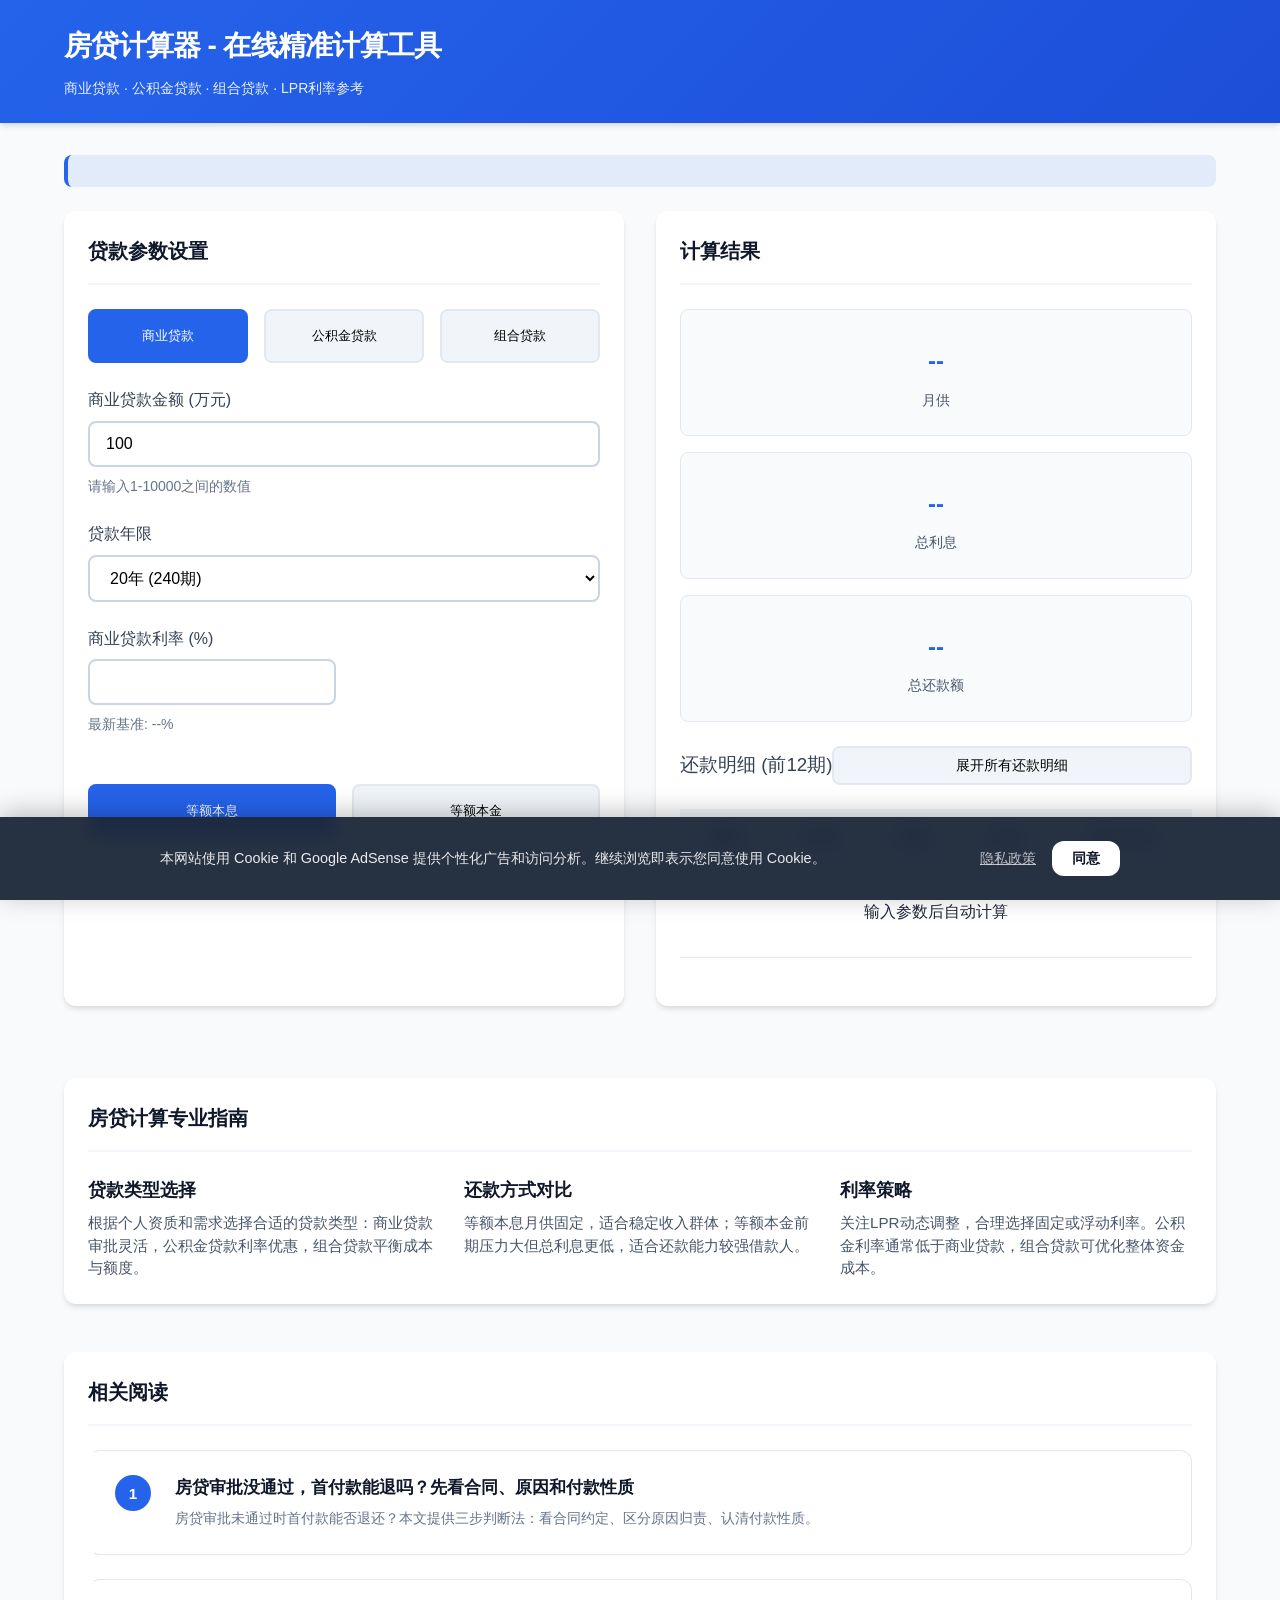
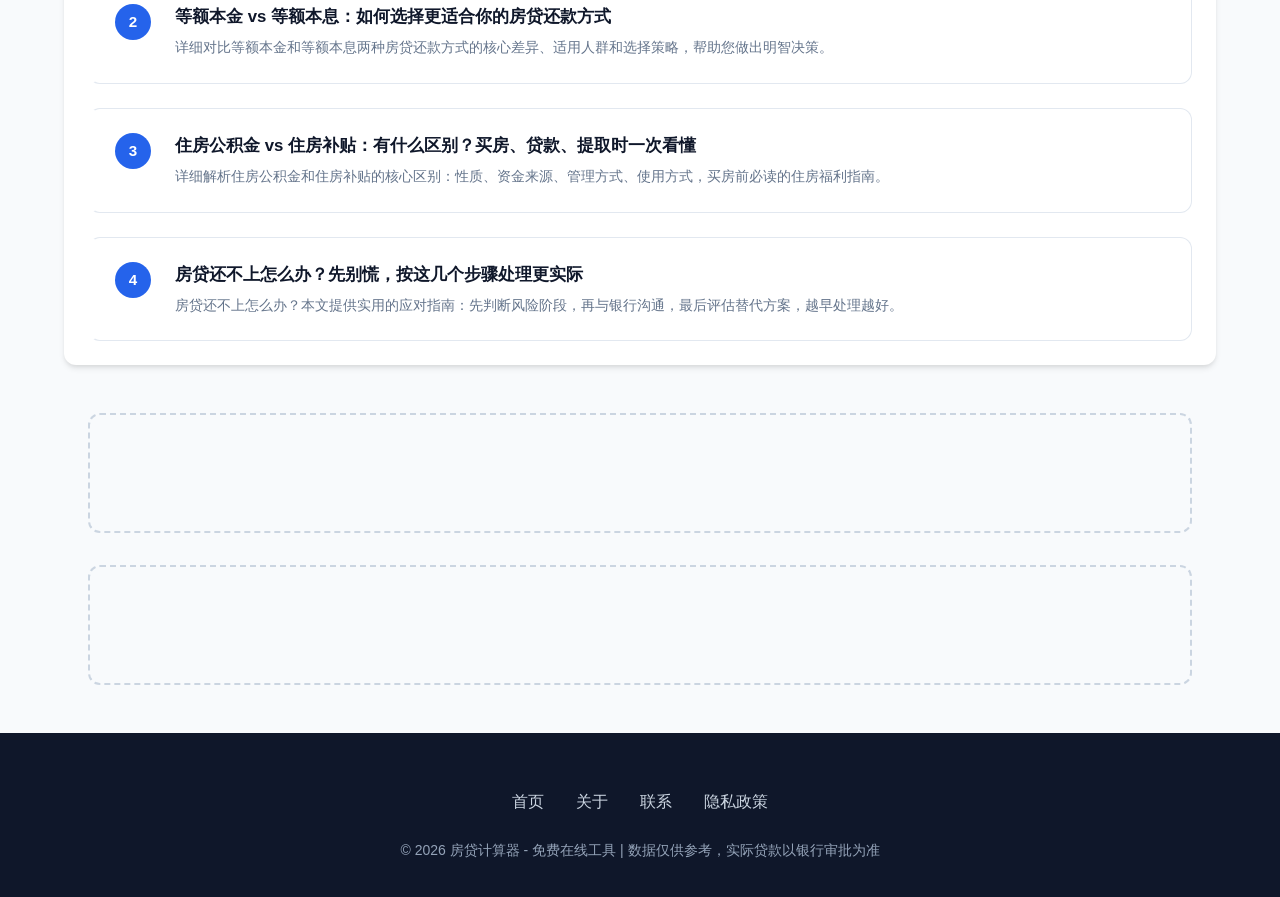
==== index.html @ 8c449d32 "feat: 第1轮变现改造 — 移除文章noindex + 添加广告位 + Cookie同意横幅 - 移除post/1~4.html的noindex标签，允许搜索引擎索引文章 - 为4篇文章页添加Ad" ====
<!DOCTYPE html>
<html dir="ltr" lang="zh-CN">
<head>
    <meta http-equiv="Content-Type" content="text/html; charset=UTF-8"/>
    <title>房贷计算器 | 商业/公积金/组合贷款在线计算工具</title>
    <meta name="keywords" content="房贷计算器,商业贷款计算器,公积金贷款计算,组合贷款计算,等额本息计算,等额本金计算,LPR利率计算,房贷利率查询,月供计算器"/>
    <meta name="description"
          content="免费在线房贷计算器，精准计算商业贷款、公积金贷款、组合贷款的月供、总利息、还款明细。支持等额本息/本金计算，动态更新LPR利率参考，提供详细还款计划表。"/>
    <meta name="viewport"
          content="width=device-width,initial-scale=1.0,maximum-scale=5.0,minimum-scale=1.0,user-scalable=yes"/>
    <link rel="canonical" href="https://loan-compute.homes/">
    <link rel="icon" sizes="114x114" href="images/favicon.png">
    <link rel="stylesheet" type="text/css" href="./css/app.css"/>
    <script type="text/javascript" src="./js/zepto.min.js"></script>
    <script type="text/javascript" src="./js/rate-config.js"></script>
    <script type="text/javascript" src="./js/app.js"></script>
 

    <script type="application/ld+json">
        {
          "@context": "https://schema.org",
          "@type": "SoftwareApplication",
          "name": "房贷计算器工具",
          "applicationCategory": "FinanceApplication",
          "aggregateRating": {
            "@type": "AggregateRating",
            "ratingValue": "4.3",
            "ratingCount": "8864"
          },
          "offers": {
            "@type": "Offer",
            "price": "0"
          }
        }
    </script>

<script async src="https://pagead2.googlesyndication.com/pagead/js/adsbygoogle.js?client=ca-pub-1875136142359240"
     crossorigin="anonymous"></script>






</head>
<body>
  <header class="header">
    <div class="container header-content">
      <div class="logo">
        <h1><a href="./">房贷计算器 - 在线精准计算工具</a></h1>
        <p>商业贷款 · 公积金贷款 · 组合贷款 · LPR利率参考</p>
      </div>
    </div>
  </header>

  <main class="container">
    <div id="status-message" class="status-message info"></div>

    <div class="main-content">
      <!-- 输入区 -->
      <div class="card">
        <h2 class="card-title">贷款参数设置</h2>

        <!-- 贷款类型选择 -->
        <div class="loan-type-selector">
          <button class="loan-type-btn active" data-type="0">商业贷款</button>
          <button class="loan-type-btn" data-type="1">公积金贷款</button>
          <button class="loan-type-btn" data-type="2">组合贷款</button>
        </div>

        <!-- 贷款金额输入 -->
        <div class="form-group">
          <label class="form-label" for="business-amount">商业贷款金额 (万元)</label>
          <input type="number" id="business-amount" class="form-control business-field" value="100" step="0.1" min="1" max="10000">
          <span class="form-hint">请输入1-10000之间的数值</span>
        </div>

        <div class="form-group paf-field" style="display: none;">
          <label class="form-label" for="paf-amount">公积金贷款金额 (万元)</label>
          <input type="number" id="paf-amount" class="form-control" value="80" step="0.1" min="1" max="10000">
          <span class="form-hint">请输入1-10000之间的数值</span>
        </div>

        <!-- 贷款年限 -->
        <div class="form-group">
          <label class="form-label" for="loan-years">贷款年限</label>
          <select id="loan-years" class="form-control">
            <option value="1">1年 (12期)</option>
            <option value="2">2年 (24期)</option>
            <option value="3">3年 (36期)</option>
            <option value="4">4年 (48期)</option>
            <option value="5">5年 (60期)</option>
            <option value="6">6年 (72期)</option>
            <option value="7">7年 (84期)</option>
            <option value="8">8年 (96期)</option>
            <option value="9">9年 (108期)</option>
            <option value="10">10年 (120期)</option>
            <option value="11">11年 (132期)</option>
            <option value="12">12年 (144期)</option>
            <option value="13">13年 (156期)</option>
            <option value="14">14年 (168期)</option>
            <option value="15">15年 (180期)</option>
            <option value="16">16年 (192期)</option>
            <option value="17">17年 (204期)</option>
            <option value="18">18年 (216期)</option>
            <option value="19">19年 (228期)</option>
            <option value="20" selected>20年 (240期)</option>
            <option value="21">21年 (252期)</option>
            <option value="22">22年 (264期)</option>
            <option value="23">23年 (276期)</option>
            <option value="24">24年 (288期)</option>
            <option value="25">25年 (300期)</option>
            <option value="26">26年 (312期)</option>
            <option value="27">27年 (324期)</option>
            <option value="28">28年 (336期)</option>
            <option value="29">29年 (348期)</option>
            <option value="30">30年 (360期)</option>
          </select>
        </div>

        <!-- 利率输入 -->
        <div class="form-row">
          <div class="form-group business-field">
            <label class="form-label" for="business-rate">商业贷款利率 (%)</label>
            <input type="number" id="business-rate" class="form-control" value="" step="0.01" min="0.01" max="20">
            <span class="form-hint" id="current-commercial-rate-hint">最新基准: --%</span>
          </div>

          <div class="form-group paf-field" style="display: none;">
            <label class="form-label" for="paf-rate">公积金贷款利率 (%)</label>
            <input type="number" id="paf-rate" class="form-control" value="" step="0.01" min="0.01" max="10">
            <span class="form-hint" id="current-paf-rate-hint">最新基准: --%</span>
          </div>
        </div>

        <!-- 还款方式 -->
        <div class="repayment-method">
          <button class="repayment-btn active" data-method="1">等额本息</button>
          <button class="repayment-btn" data-method="2">等额本金</button>
        </div>
      </div>

      <!-- 结果区 -->
      <div class="card">
        <h2 class="card-title">计算结果</h2>

        <!-- 主要结果卡片 -->
        <div class="results-grid">
          <div class="result-card">
            <div id="monthly-payment" class="value">--</div>
            <div class="label">月供</div>
          </div>
          <div class="result-card">
            <div id="total-interest" class="value">--</div>
            <div class="label">总利息</div>
          </div>
          <div class="result-card">
            <div id="total-repayment" class="value">--</div>
            <div class="label">总还款额</div>
          </div>
        </div>

        <!-- 分项利息 (组合贷款时显示) -->
        <div class="form-group" style="display: none;">
          <label class="form-label">商业贷款利息</label>
          <div id="result-business-interest" class="form-control">--</div>
        </div>

        <div class="form-group" style="display: none;">
          <label class="form-label">公积金贷款利息</label>
          <div id="result-paf-interest" class="form-control">--</div>
        </div>

        <!-- 详细还款表 -->
        <div class="form-group">
          <div style="display: flex; justify-content: space-between; align-items: center; margin-bottom: 1rem;">
            <h3 class="form-label" style="margin: 0;">还款明细 (前12期)</h3>
            <button id="toggle-details-btn" class="repayment-btn" style="padding: 0.5rem 1rem; font-size: 0.9rem;">
              展开所有还款明细
            </button>
          </div>
          <table class="details-table">
            <thead>
              <tr>
                <th>期次</th>
                <th>月供</th>
                <th>利息</th>
                <th>本金</th>
                <th>剩余本金</th>
              </tr>
            </thead>
            <tbody id="result-details-body">
              <tr><td colspan="5" style="text-align: center; padding: 2rem;">输入参数后自动计算</td></tr>
            </tbody>
          </table>
        </div>
      </div>
    </div>

    <!-- 专业指南区域 -->
    <div class="card">
      <h2 class="card-title">房贷计算专业指南</h2>
      <div class="guide-content">
        <div class="guide-item">
          <h3>贷款类型选择</h3>
          <p>根据个人资质和需求选择合适的贷款类型：商业贷款审批灵活，公积金贷款利率优惠，组合贷款平衡成本与额度。</p>
        </div>
        <div class="guide-item">
          <h3>还款方式对比</h3>
          <p>等额本息月供固定，适合稳定收入群体；等额本金前期压力大但总利息更低，适合还款能力较强借款人。</p>
        </div>
        <div class="guide-item">
          <h3>利率策略</h3>
          <p>关注LPR动态调整，合理选择固定或浮动利率。公积金利率通常低于商业贷款，组合贷款可优化整体资金成本。</p>
        </div>
      </div>
    </div>

    <!-- 相关阅读模块 -->
    <div class="tools-section">
      <div class="card">
        <h2 class="card-title">相关阅读</h2>
        <div class="tools-grid">
          <a href="post/1.html" class="reading-card">
            <span class="reading-badge">1</span>
            <div class="reading-text">
              <h3>房贷审批没通过，首付款能退吗？先看合同、原因和付款性质</h3>
              <p>房贷审批未通过时首付款能否退还？本文提供三步判断法：看合同约定、区分原因归责、认清付款性质。</p>
            </div>
          </a>
          <a href="post/2.html" class="reading-card">
            <span class="reading-badge">2</span>
            <div class="reading-text">
              <h3>等额本金 vs 等额本息：如何选择更适合你的房贷还款方式</h3>
              <p>详细对比等额本金和等额本息两种房贷还款方式的核心差异、适用人群和选择策略，帮助您做出明智决策。</p>
            </div>
          </a>
          <a href="post/3.html" class="reading-card">
            <span class="reading-badge">3</span>
            <div class="reading-text">
              <h3>住房公积金 vs 住房补贴：有什么区别？买房、贷款、提取时一次看懂</h3>
              <p>详细解析住房公积金和住房补贴的核心区别：性质、资金来源、管理方式、使用方式，买房前必读的住房福利指南。</p>
            </div>
          </a>
          <a href="post/4.html" class="reading-card">
            <span class="reading-badge">4</span>
            <div class="reading-text">
              <h3>房贷还不上怎么办？先别慌，按这几个步骤处理更实际</h3>
              <p>房贷还不上怎么办？本文提供实用的应对指南：先判断风险阶段，再与银行沟通，最后评估替代方案，越早处理越好。</p>
            </div>
          </a>
        </div>
      </div>
    </div>

    <!-- 广告位容器1 -->
    <div class="container">
      <div class="ad-container">
        <!-- home-slot-1 -->
        <ins class="adsbygoogle"
             style="display:block"
             data-ad-client="ca-pub-1875136142359240"
             data-ad-slot="5001462736"
             data-ad-format="auto"
             data-full-width-responsive="true"></ins>
        <script>
             (adsbygoogle = window.adsbygoogle || []).push({});
        </script>
      </div>
    </div>

    <!-- 广告位容器2 -->
    <div class="container">
      <div class="ad-container">
        <!-- home-slot-2 -->
        <ins class="adsbygoogle"
             style="display:block"
             data-ad-client="ca-pub-1875136142359240"
             data-ad-slot="6454145202"
             data-ad-format="auto"
             data-full-width-responsive="true"></ins>
        <script>
             (adsbygoogle = window.adsbygoogle || []).push({});
        </script>
      </div>
    </div>
  </main>

  <footer class="footer">
    <div class="container footer-content">
      <div class="footer-links">
        <a href="./index.html">首页</a>
        <a href="./about.html">关于</a>
        <a href="./contact.html">联系</a>
        <a href="./privacy.html">隐私政策</a>
      </div>
      <div class="copyright">
        &copy; 2026 房贷计算器 - 免费在线工具 | 数据仅供参考，实际贷款以银行审批为准
        <div id="rate-last-updated" style="font-size: 0.8rem; opacity: 0.7; margin-top: 0.2rem;"></div>
      </div>
    </div>
  </footer>

  <script src="js/cookie-consent.js"></script>
</body>
</html>
---- css/app.css ----
/* 房贷计算器 - 现代样式 v1.0 */
:root {
  /* 主色调 */
  --primary: #2563eb;
  --primary-dark: #1d4ed8;
  --primary-light: #3b82f6;
  --secondary: #64748b;
  --success: #10b981;
  --warning: #f59e0b;
  --danger: #ef4444;

  /* 中性色 */
  --gray-50: #f8fafc;
  --gray-100: #f1f5f9;
  --gray-200: #e2e8f0;
  --gray-300: #cbd5e1;
  --gray-400: #94a3b8;
  --gray-500: #64748b;
  --gray-600: #475569;
  --gray-700: #334155;
  --gray-800: #1e293b;
  --gray-900: #0f172a;

  /* 布局 */
  --max-width: 1200px;
  --border-radius: 12px;
  --border-radius-sm: 8px;
  --border-radius-xs: 4px;
  --shadow: 0 4px 6px -1px rgba(0, 0, 0, 0.1), 0 2px 4px -1px rgba(0, 0, 0, 0.06);
  --shadow-lg: 0 10px 15px -3px rgba(0, 0, 0, 0.1), 0 4px 6px -2px rgba(0, 0, 0, 0.05);

  /* 间距 */
  --space-xs: 0.5rem;
  --space-sm: 1rem;
  --space-md: 1.5rem;
  --space-lg: 2rem;
  --space-xl: 3rem;
}

/* 重置和基础样式 */
* {
  margin: 0;
  padding: 0;
  box-sizing: border-box;
}

body {
  font-family: -apple-system, BlinkMacSystemFont, 'Segoe UI', 'Roboto', 'Oxygen', 'Ubuntu', 'Cantarell', 'Fira Sans', 'Droid Sans', 'Helvetica Neue', sans-serif;
  line-height: 1.6;
  color: var(--gray-800);
  background-color: var(--gray-50);
  min-height: 100vh;
}

.container {
  max-width: var(--max-width);
  margin: 0 auto;
  padding: 0 var(--space-md);
}

/* 头部 */
.header {
  background: linear-gradient(135deg, var(--primary) 0%, var(--primary-dark) 100%);
  color: white;
  padding: var(--space-md) 0;
  margin-bottom: var(--space-lg);
  box-shadow: var(--shadow);
}

.header-content {
  display: flex;
  justify-content: space-between;
  align-items: center;
}

.logo h1 {
  font-size: 1.75rem;
  font-weight: 700;
  letter-spacing: -0.025em;
}

.logo h1 a {
  color: inherit;
  text-decoration: none;
}

.logo p {
  font-size: 0.875rem;
  opacity: 0.9;
  margin-top: var(--space-xs);
}

/* 主内容区 */
.main-content {
  display: grid;
  grid-template-columns: 1fr;
  gap: var(--space-lg);
  margin-bottom: var(--space-xl);
}

@media (min-width: 1024px) {
  .main-content {
    grid-template-columns: 1fr 1fr;
  }
}

/* 卡片样式 */
.card {
  background: white;
  border-radius: var(--border-radius);
  box-shadow: var(--shadow);
  padding: var(--space-md);
  margin-bottom: var(--space-md);
}

.card-title {
  font-size: 1.25rem;
  font-weight: 600;
  color: var(--gray-900);
  margin-bottom: var(--space-md);
  padding-bottom: var(--space-sm);
  border-bottom: 2px solid var(--gray-100);
}

/* 贷款类型选择 */
.loan-type-selector {
  display: flex;
  gap: var(--space-sm);
  margin-bottom: var(--space-md);
}

.loan-type-btn {
  flex: 1;
  padding: var(--space-sm);
  background: var(--gray-100);
  border: 2px solid var(--gray-200);
  border-radius: var(--border-radius-sm);
  font-weight: 500;
  cursor: pointer;
  transition: all 0.2s ease;
  text-align: center;
}

.loan-type-btn:hover {
  background: var(--gray-200);
  border-color: var(--gray-300);
}

.loan-type-btn.active {
  background: var(--primary);
  color: white;
  border-color: var(--primary);
}

/* 表单样式 */
.form-group {
  margin-bottom: var(--space-md);
}

.form-label {
  display: block;
  margin-bottom: var(--space-xs);
  font-weight: 500;
  color: var(--gray-700);
}

.form-control {
  width: 100%;
  padding: 0.75rem var(--space-sm);
  border: 2px solid var(--gray-300);
  border-radius: var(--border-radius-sm);
  font-size: 1rem;
  transition: border-color 0.2s ease;
  background: white;
}

.form-control:focus {
  outline: none;
  border-color: var(--primary);
  box-shadow: 0 0 0 3px rgba(37, 99, 235, 0.1);
}

.form-control.invalid {
  border-color: var(--danger);
}

.form-hint {
  display: block;
  margin-top: var(--space-xs);
  font-size: 0.875rem;
  color: var(--gray-500);
}

.form-row {
  display: grid;
  grid-template-columns: 1fr;
  gap: var(--space-sm);
  margin-bottom: var(--space-md);
}

@media (min-width: 640px) {
  .form-row {
    grid-template-columns: 1fr 1fr;
  }
}

/* 还款方式选择 */
.repayment-method {
  display: flex;
  gap: var(--space-sm);
  margin-bottom: var(--space-md);
}

.repayment-btn {
  flex: 1;
  padding: var(--space-sm);
  background: var(--gray-100);
  border: 2px solid var(--gray-200);
  border-radius: var(--border-radius-sm);
  font-weight: 500;
  cursor: pointer;
  transition: all 0.2s ease;
  text-align: center;
}

.repayment-btn:hover {
  background: var(--gray-200);
}

.repayment-btn.active {
  background: var(--primary);
  color: white;
  border-color: var(--primary);
}

/* 结果卡片 */
.results-grid {
  display: grid;
  grid-template-columns: repeat(auto-fit, minmax(250px, 1fr));
  gap: var(--space-sm);
  margin-bottom: var(--space-md);
}

.result-card {
  background: var(--gray-50);
  border-radius: var(--border-radius-sm);
  padding: var(--space-md);
  text-align: center;
  border: 1px solid var(--gray-200);
}

.result-card .value {
  font-size: 1.5rem;
  font-weight: 700;
  color: var(--primary);
  margin: var(--space-xs) 0;
}

.result-card .label {
  font-size: 0.875rem;
  color: var(--gray-600);
  margin-top: var(--space-xs);
}

/* 详细结果表格 */
.details-table {
  width: 100%;
  border-collapse: collapse;
  margin-top: var(--space-md);
}

.details-table th,
.details-table td {
  padding: var(--space-sm);
  text-align: center;
  border-bottom: 1px solid var(--gray-200);
}

.details-table th {
  background: var(--gray-100);
  font-weight: 600;
  color: var(--gray-700);
}

.details-table tr:hover {
  background: var(--gray-50);
}

/* 状态消息 */
.status-message {
  padding: var(--space-sm);
  border-radius: var(--border-radius-sm);
  margin-bottom: var(--space-md);
  font-weight: 500;
}

.status-message.info {
  background: rgba(37, 99, 235, 0.1);
  color: var(--primary);
  border-left: 4px solid var(--primary);
}

.status-message.warning {
  background: rgba(245, 158, 11, 0.1);
  color: var(--warning);
  border-left: 4px solid var(--warning);
}

/* 页脚 */
.footer {
  background: var(--gray-900);
  color: white;
  padding: var(--space-lg) 0;
  margin-top: var(--space-xl);
}

.footer-content {
  text-align: center;
}

.footer-links {
  display: flex;
  justify-content: center;
  gap: var(--space-lg);
  margin: var(--space-md) 0;
}

.footer-links a {
  color: var(--gray-300);
  text-decoration: none;
  transition: color 0.2s ease;
}

.footer-links a:hover {
  color: white;
}

.copyright {
  font-size: 0.875rem;
  color: var(--gray-400);
  margin-top: var(--space-md);
}

/* 工具提示 */
.tooltip {
  position: relative;
  display: inline-block;
}

.tooltip .tooltip-text {
  visibility: hidden;
  width: 200px;
  background-color: var(--gray-800);
  color: white;
  text-align: center;
  padding: var(--space-xs) var(--space-sm);
  border-radius: var(--border-radius-xs);
  position: absolute;
  z-index: 1;
  bottom: 125%;
  left: 50%;
  transform: translateX(-50%);
  opacity: 0;
  transition: opacity 0.3s;
  font-size: 0.875rem;
}

.tooltip:hover .tooltip-text {
  visibility: visible;
  opacity: 1;
}

/* 响应式调整 */
@media (max-width: 768px) {
  .header-content {
    flex-direction: column;
    text-align: center;
    gap: var(--space-sm);
  }

  .loan-type-selector,
  .repayment-method {
    flex-direction: column;
  }

  .results-grid {
    grid-template-columns: 1fr;
  }

  .footer-links {
    flex-direction: column;
    gap: var(--space-sm);
  }
}

/* 打印样式 */
@media print {
  .header,
  .footer,
  .loan-type-selector,
  .repayment-method,
  button {
    display: none !important;
  }

  .card {
    box-shadow: none !important;
    border: 1px solid var(--gray-300) !important;
  }

  body {
    background: white !important;
    color: black !important;
  }
}

/* 加载状态 */
.loading {
  display: inline-block;
  width: 20px;
  height: 20px;
  border: 3px solid var(--gray-200);
  border-top-color: var(--primary);
  border-radius: 50%;
  animation: spin 1s linear infinite;
}

@keyframes spin {
  to { transform: rotate(360deg); }
}

/* 专业指南样式 */
.guide-content {
  display: grid;
  grid-template-columns: 1fr;
  gap: var(--space-md);
}

.guide-item h3 {
  font-size: 1.1rem;
  font-weight: 600;
  color: var(--gray-900);
  margin-bottom: var(--space-xs);
}

.guide-item p {
  font-size: 0.95rem;
  color: var(--gray-600);
  line-height: 1.5;
}

@media (min-width: 768px) {
  .guide-content {
    grid-template-columns: repeat(3, 1fr);
  }
}

/* 相关阅读模块 */
.tools-section {
  margin: var(--space-xl) 0;
}

.tools-grid {
  display: grid;
  grid-template-columns: 1fr;
  gap: var(--space-md);
  margin-top: var(--space-md);
}

.reading-card {
  display: flex;
  align-items: flex-start;
  gap: var(--space-md);
  background: white;
  border: 1px solid var(--gray-200);
  border-left: 3px solid transparent;
  border-radius: var(--border-radius);
  padding: var(--space-md);
  transition: all 0.2s ease;
  text-decoration: none;
  color: var(--gray-800);
}

.reading-card:hover {
  transform: translateX(4px);
  border-color: var(--primary);
  border-left-color: var(--primary);
  box-shadow: var(--shadow-lg);
}

.reading-badge {
  flex-shrink: 0;
  width: 36px;
  height: 36px;
  border-radius: 50%;
  background: var(--primary);
  color: white;
  font-size: 0.95rem;
  font-weight: 700;
  display: flex;
  align-items: center;
  justify-content: center;
  line-height: 1;
}

.reading-text {
  flex: 1;
  min-width: 0;
}

.reading-text h3 {
  font-size: 1.05rem;
  font-weight: 600;
  margin-bottom: var(--space-xs);
  color: var(--gray-900);
  line-height: 1.5;
}

.reading-text p {
  font-size: 0.9rem;
  color: var(--gray-500);
  line-height: 1.5;
}

.tool-card {
  background: white;
  border: 1px solid var(--gray-200);
  border-radius: var(--border-radius);
  padding: var(--space-md);
  text-align: center;
  transition: all 0.2s ease;
  cursor: pointer;
  text-decoration: none;
  color: var(--gray-800);
  display: block;
}

.tool-card:hover {
  transform: translateY(-4px);
  box-shadow: var(--shadow-lg);
  border-color: var(--primary);
}

.tool-card .icon {
  font-size: 2rem;
  color: var(--primary);
  margin-bottom: var(--space-sm);
}

.tool-card h3 {
  font-size: 1.1rem;
  font-weight: 600;
  margin-bottom: var(--space-xs);
}

.tool-card p {
  font-size: 0.9rem;
  color: var(--gray-500);
  line-height: 1.4;
}

/* 广告位容器 */
.ad-container {
  background: var(--gray-50);
  border: 2px dashed var(--gray-300);
  border-radius: var(--border-radius);
  padding: var(--space-lg);
  margin: var(--space-lg) 0;
  text-align: center;
  color: var(--gray-500);
  font-size: 0.9rem;
  min-height: 120px;
  display: flex;
  align-items: center;
  justify-content: center;
}

.ad-container h4 {
  font-size: 1rem;
  font-weight: 600;
  margin-bottom: var(--space-xs);
  color: var(--gray-600);
}

.ad-placeholder {
  opacity: 0.7;
}

/* 移动端优化 */
@media (max-width: 480px) {
  .logo h1 {
    font-size: 1.5rem;
    line-height: 1.2;
    margin-bottom: 0.25rem;
  }

  .logo p {
    font-size: 0.8rem;
    margin-top: 0;
  }

  .card {
    padding: var(--space-sm);
    margin-bottom: var(--space-sm);
  }

  .card-title {
    font-size: 1.1rem;
    margin-bottom: var(--space-sm);
    padding-bottom: var(--space-xs);
  }

  .form-group {
    margin-bottom: var(--space-sm);
  }

  .form-label {
    font-size: 0.9rem;
    margin-bottom: 0.25rem;
  }

  .form-control {
    padding: 0.6rem var(--space-sm);
    font-size: 0.95rem;
    border-radius: var(--border-radius-xs);
  }

  .form-hint {
    font-size: 0.8rem;
    margin-top: 0.25rem;
  }

  .loan-type-btn, .repayment-btn {
    padding: 0.75rem var(--space-sm);
    font-size: 0.95rem;
    border-radius: var(--border-radius-xs);
    min-height: 44px; /* 移动端最小触摸目标尺寸 */
  }

  .loan-type-selector,
  .repayment-method {
    gap: 0.5rem;
    margin-bottom: var(--space-sm);
  }

  .results-grid {
    gap: 0.75rem;
    margin-bottom: var(--space-sm);
  }

  .result-card {
    padding: var(--space-sm);
    border-radius: var(--border-radius-xs);
  }

  .result-card .value {
    font-size: 1.3rem;
    margin: 0.25rem 0;
  }

  .result-card .label {
    font-size: 0.8rem;
    margin-top: 0.25rem;
  }

  .details-table {
    margin-top: var(--space-sm);
  }

  .details-table th,
  .details-table td {
    padding: 0.5rem 0.25rem;
    font-size: 0.8rem;
  }

  .guide-content {
    gap: var(--space-sm);
  }

  .guide-item h3 {
    font-size: 1rem;
    margin-bottom: 0.25rem;
  }

  .guide-item p {
    font-size: 0.85rem;
    line-height: 1.4;
  }

  .tools-section {
    margin: var(--space-lg) 0;
  }

  .reading-card {
    padding: var(--space-sm);
    border-radius: var(--border-radius-xs);
    gap: var(--space-sm);
  }

  .reading-badge {
    width: 28px;
    height: 28px;
    font-size: 0.85rem;
  }

  .reading-text h3 {
    font-size: 0.95rem;
  }

  .reading-text p {
    font-size: 0.8rem;
    line-height: 1.4;
  }

  .tool-card {
    padding: var(--space-sm);
    border-radius: var(--border-radius-xs);
    min-height: 120px;
  }

  .tool-card .icon {
    font-size: 1.5rem;
    margin-bottom: 0.5rem;
  }

  .tool-card h3 {
    font-size: 1rem;
    margin-bottom: 0.25rem;
  }

  .tool-card p {
    font-size: 0.8rem;
    line-height: 1.3;
  }

  .ad-container {
    padding: var(--space-sm);
    min-height: 80px;
    margin: var(--space-sm) 0;
    border-radius: var(--border-radius-xs);
  }

  .ad-container h4 {
    font-size: 0.95rem;
  }

  .ad-container p {
    font-size: 0.8rem;
  }

  .footer {
    padding: var(--space-md) 0;
  }

  .footer-links {
    gap: var(--space-sm);
    margin: var(--space-sm) 0;
  }

  .footer-links a {
    font-size: 0.9rem;
    padding: 0.25rem 0;
  }

  .copyright {
    font-size: 0.8rem;
    margin-top: var(--space-sm);
  }

  /* 额外小屏幕优化 */
  @media (max-width: 360px) {
    .container {
      padding: 0 var(--space-sm);
    }

    .result-card .value {
      font-size: 1.2rem;
    }

    .reading-card {
      gap: var(--space-xs);
    }

    .reading-badge {
      width: 24px;
      height: 24px;
      font-size: 0.8rem;
    }

    .reading-text h3 {
      font-size: 0.9rem;
    }

    .reading-text p {
      font-size: 0.75rem;
    }

    .tool-card {
      min-height: 110px;
    }
  }
}

/* Cookie 同意横幅 */
.cookie-consent {
  position: fixed;
  bottom: 0;
  left: 0;
  right: 0;
  z-index: 9999;
  background: rgba(30, 41, 59, 0.96);
  backdrop-filter: blur(8px);
  -webkit-backdrop-filter: blur(8px);
  padding: var(--space-md);
  box-shadow: 0 -4px 24px rgba(0, 0, 0, 0.25);
}

.cookie-consent-content {
  max-width: 960px;
  margin: 0 auto;
  display: flex;
  align-items: center;
  gap: var(--space-md);
}

.cookie-consent-text {
  flex: 1;
  color: rgba(255, 255, 255, 0.9);
  font-size: 0.9rem;
  line-height: 1.5;
  margin: 0;
}

.cookie-consent-actions {
  display: flex;
  align-items: center;
  gap: var(--space-sm);
  flex-shrink: 0;
}

.cookie-consent-link {
  color: rgba(255, 255, 255, 0.7);
  font-size: 0.85rem;
  text-decoration: underline;
  white-space: nowrap;
}

.cookie-consent-link:hover {
  color: white;
}

.cookie-consent-btn {
  background: white;
  color: var(--gray-900);
  border: none;
  padding: 0.5rem 1.25rem;
  border-radius: var(--border-radius);
  font-size: 0.9rem;
  font-weight: 600;
  cursor: pointer;
  white-space: nowrap;
  transition: background 0.2s;
}

.cookie-consent-btn:hover {
  background: var(--gray-100);
}

@media (max-width: 768px) {
  .cookie-consent-content {
    flex-direction: column;
    text-align: center;
  }

  .cookie-consent-text {
    font-size: 0.85rem;
  }

  .cookie-consent-actions {
    width: 100%;
    justify-content: center;
  }
}
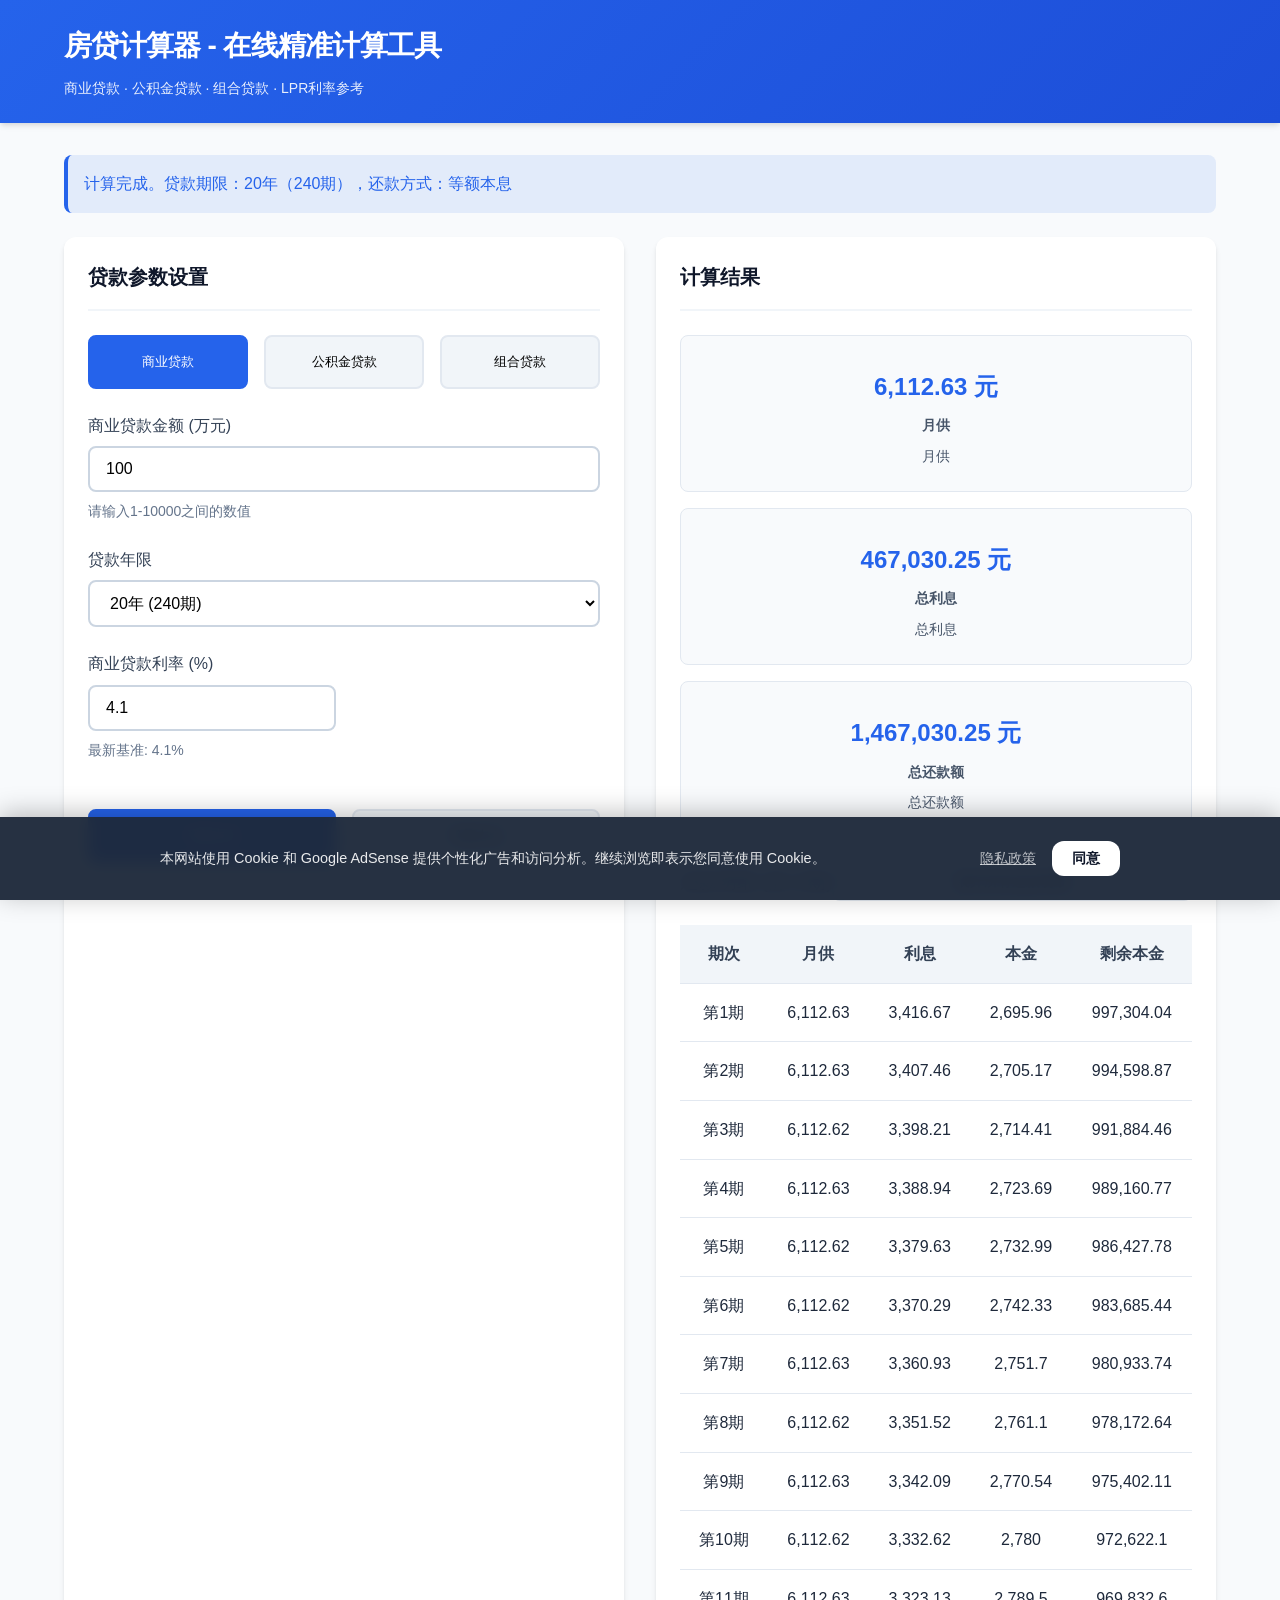
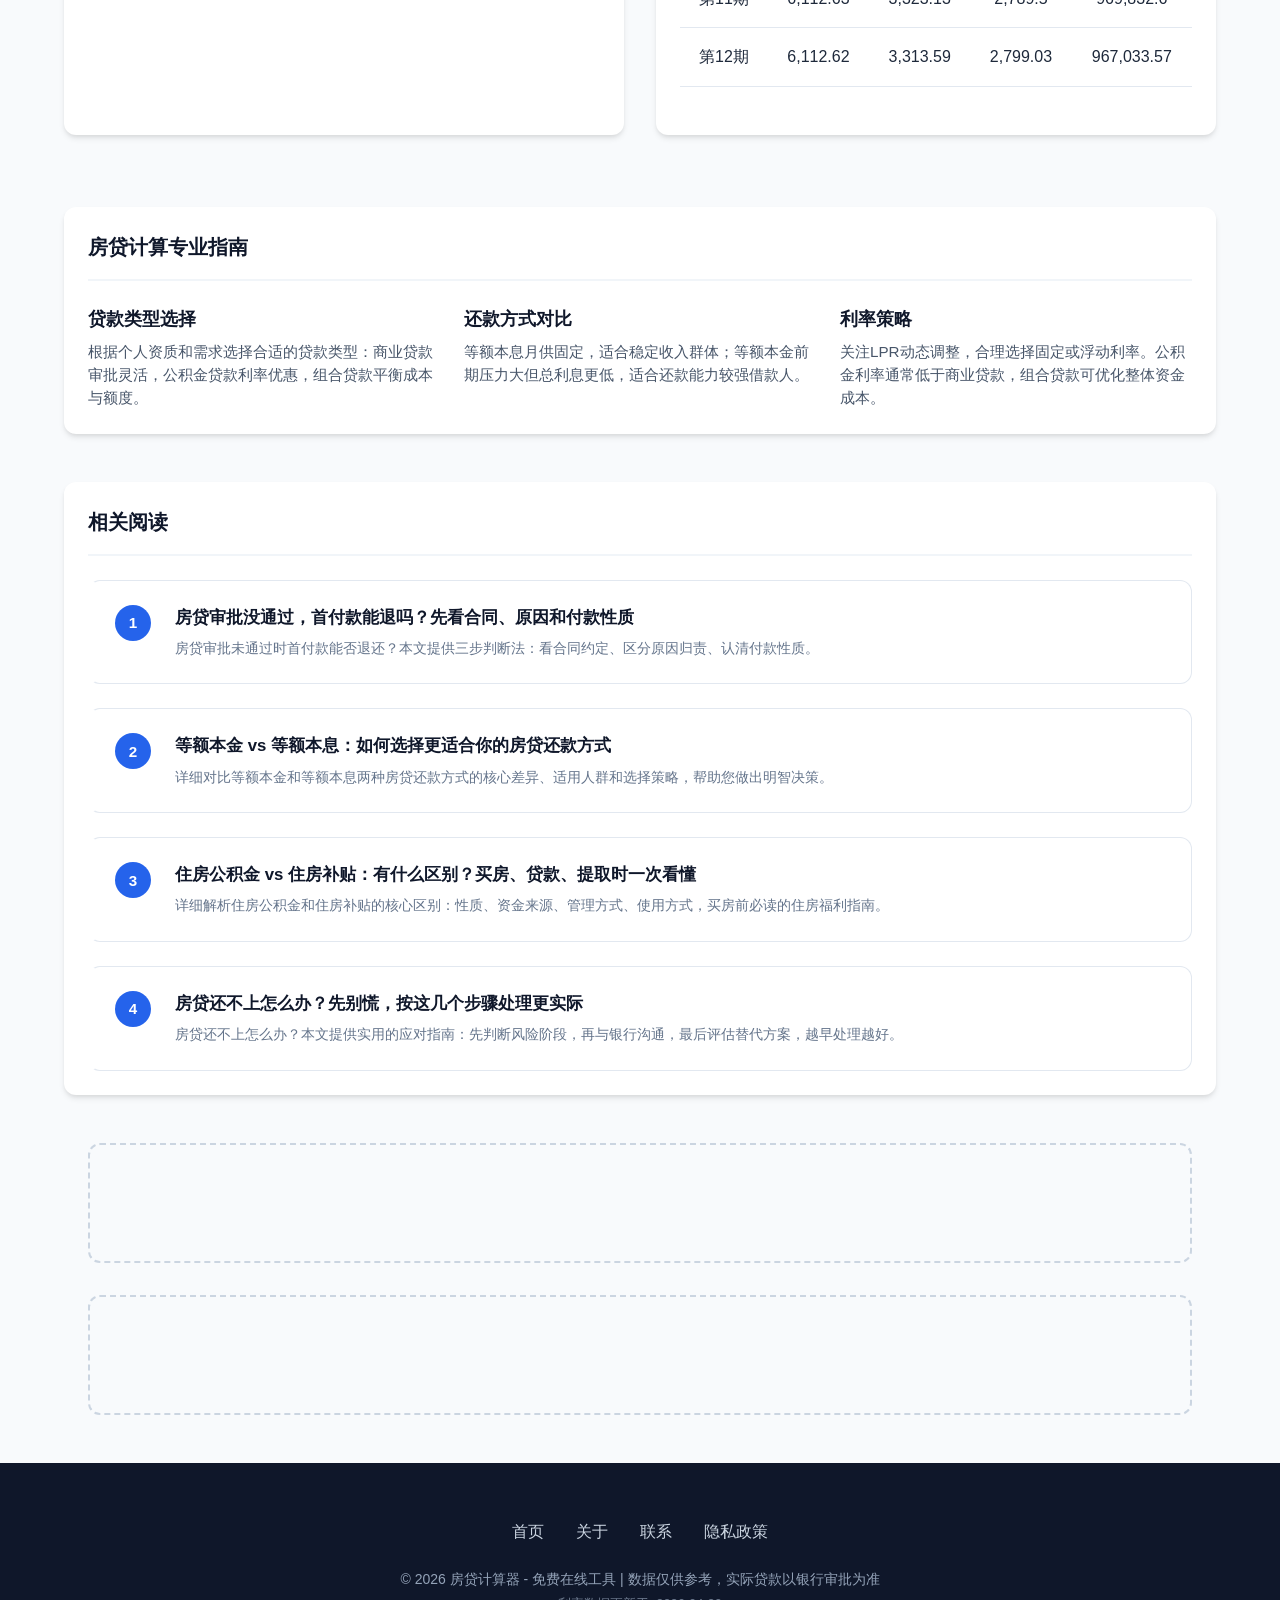
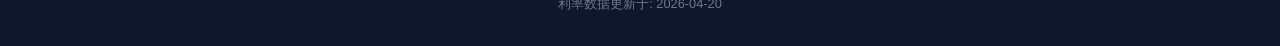
==== commit e232c654: "refactor: 第3轮性能优化 — 清理遗留代码 + 提取内联CSS + 移除Zepto - 删除7个未使用文件: houseloan_calculator.js, common_tpl.js, " ====
--- a/index.html
+++ b/index.html
@@ -11,7 +11,7 @@
     <link rel="canonical" href="https://loan-compute.homes/">
     <link rel="icon" sizes="114x114" href="images/favicon.png">
     <link rel="stylesheet" type="text/css" href="./css/app.css"/>
-    <script type="text/javascript" src="./js/zepto.min.js"></script>
+
     <script type="text/javascript" src="./js/rate-config.js"></script>
     <script type="text/javascript" src="./js/app.js"></script>
  
@@ -37,10 +37,13 @@
 <script async src="https://pagead2.googlesyndication.com/pagead/js/adsbygoogle.js?client=ca-pub-1875136142359240"
      crossorigin="anonymous"></script>
 
-
-
-
-
+    <meta property="og:title" content="房贷计算器 | 商业/公积金/组合贷款在线计算工具">
+    <meta property="og:description" content="免费在线房贷计算器，精准计算商业贷款、公积金贷款、组合贷款的月供、总利息、还款明细。支持等额本息/本金计算，动态更新LPR利率参考，提供详细还款计划表。">
+    <meta property="og:url" content="https://loan-compute.homes/">
+    <meta property="og:type" content="website">
+    <meta property="og:site_name" content="房贷计算器">
+    <meta property="og:image" content="https://loan-compute.homes/images/logo.png">
+    <meta name="twitter:card" content="summary">
 
 </head>
 <body>
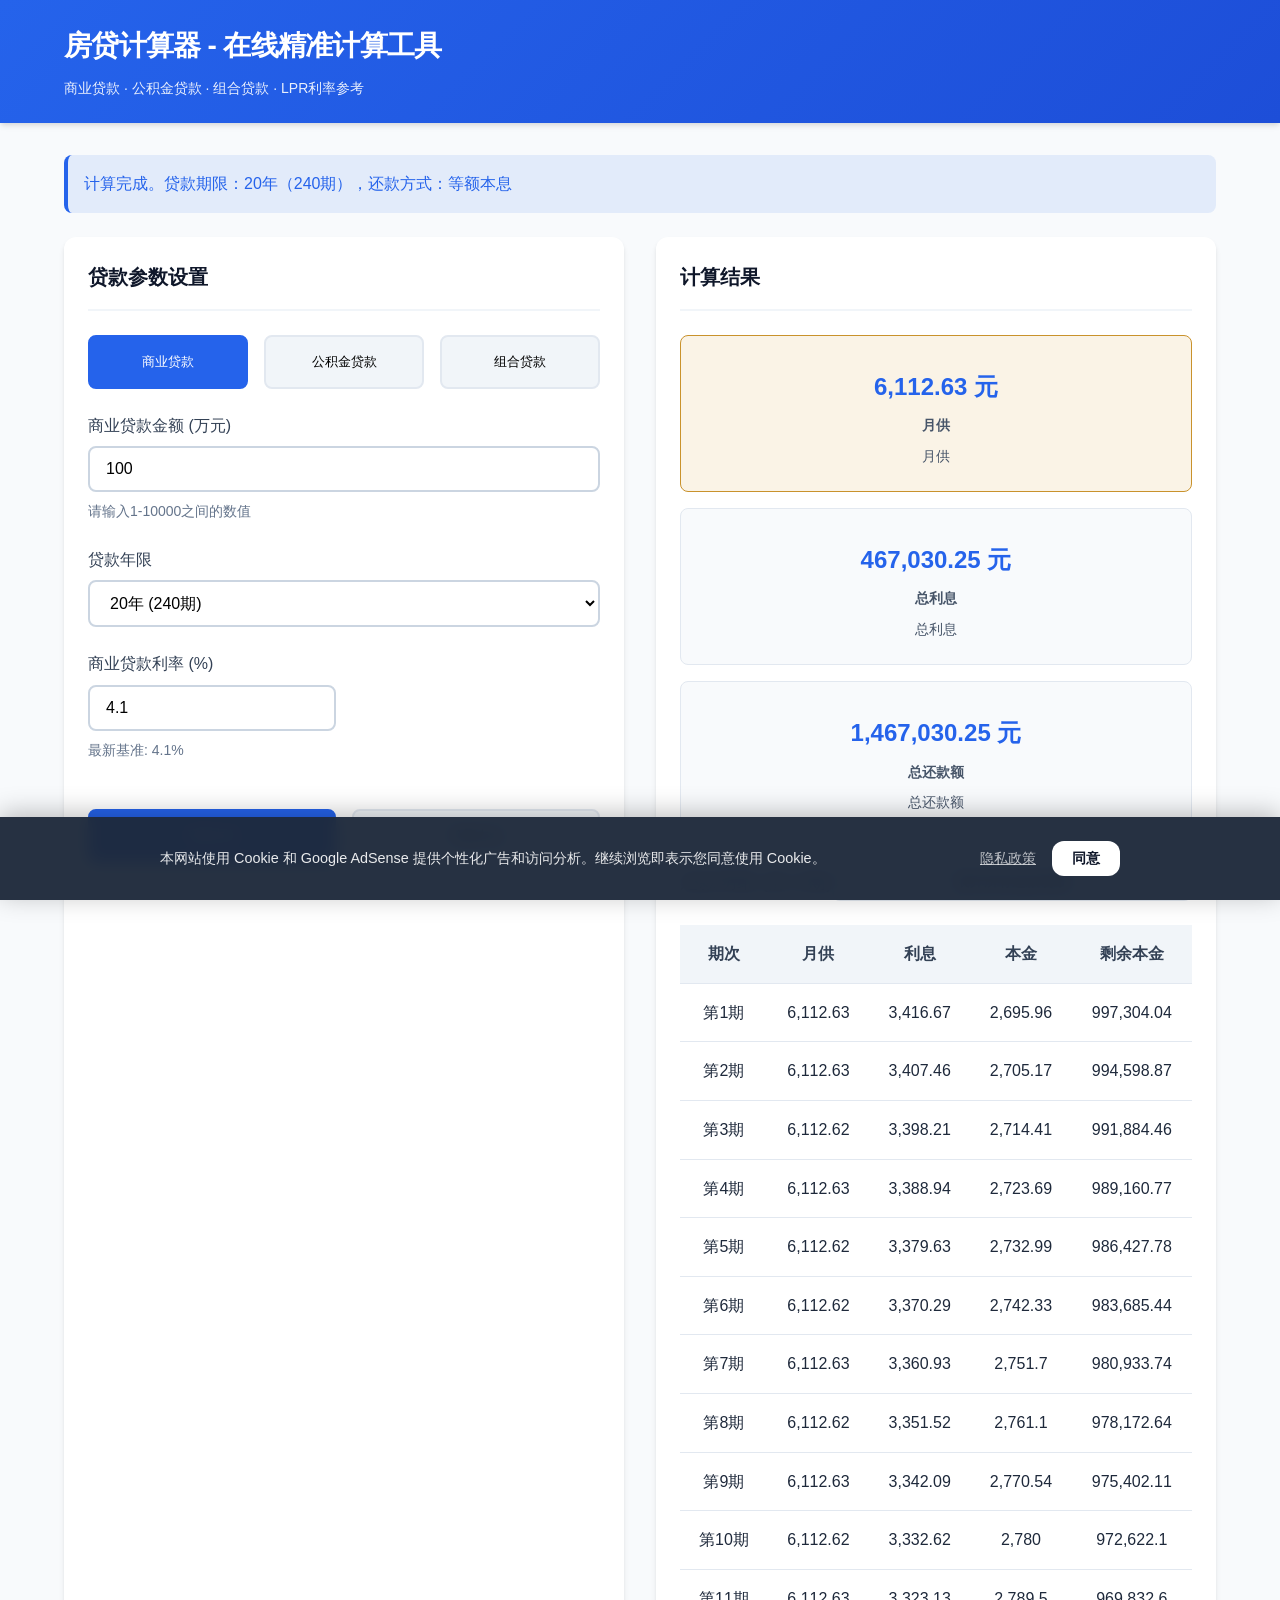
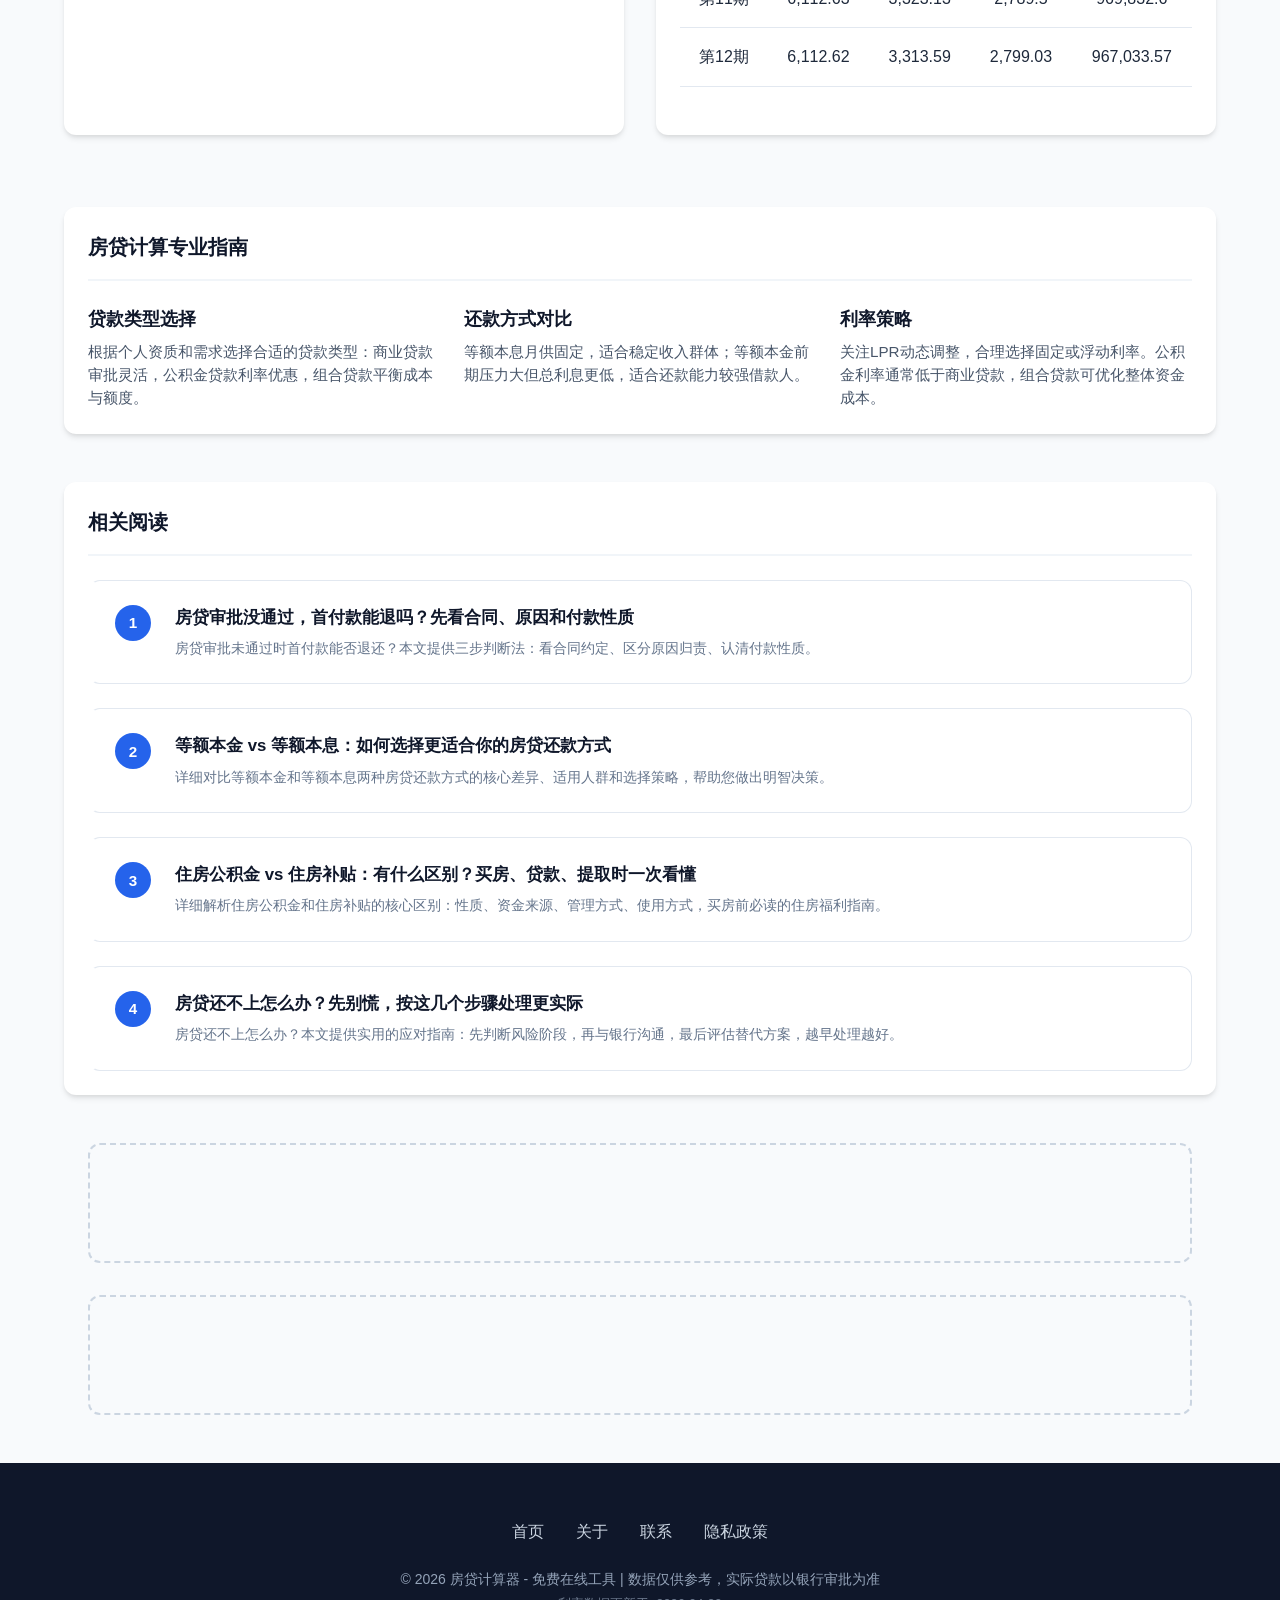
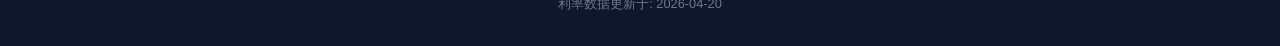
==== commit eeca7773: "feat: P0视觉刷新 — 引入金色强调色+放大突出月供数字 - :root新增--accent金币色(#c9922c)和--accent-light浅金背景 - 月供数字单独规则: font-si" ====
--- a/index.html
+++ b/index.html
@@ -10,6 +10,7 @@
           content="width=device-width,initial-scale=1.0,maximum-scale=5.0,minimum-scale=1.0,user-scalable=yes"/>
     <link rel="canonical" href="https://loan-compute.homes/">
     <link rel="icon" sizes="114x114" href="images/favicon.png">
+    <link rel="apple-touch-icon" sizes="180x180" href="images/favicon.png">
     <link rel="stylesheet" type="text/css" href="./css/app.css"/>
 
     <script type="text/javascript" src="./js/rate-config.js"></script>
@@ -149,7 +150,7 @@
 
         <!-- 主要结果卡片 -->
         <div class="results-grid">
-          <div class="result-card">
+          <div class="result-card" style="background: var(--accent-light); border-color: var(--accent);">
             <div id="monthly-payment" class="value">--</div>
             <div class="label">月供</div>
           </div>
--- a/css/app.css
+++ b/css/app.css
@@ -8,6 +8,8 @@
   --success: #10b981;
   --warning: #f59e0b;
   --danger: #ef4444;
+  --accent: #c9922c;
+  --accent-light: #faf3e6;
 
   /* 中性色 */
   --gray-50: #f8fafc;
@@ -254,6 +256,11 @@
   font-weight: 700;
   color: var(--primary);
   margin: var(--space-xs) 0;
+}
+
+#monthly-payment {
+  font-size: 2.25rem;
+  color: var(--accent);
 }
 
 .result-card .label {
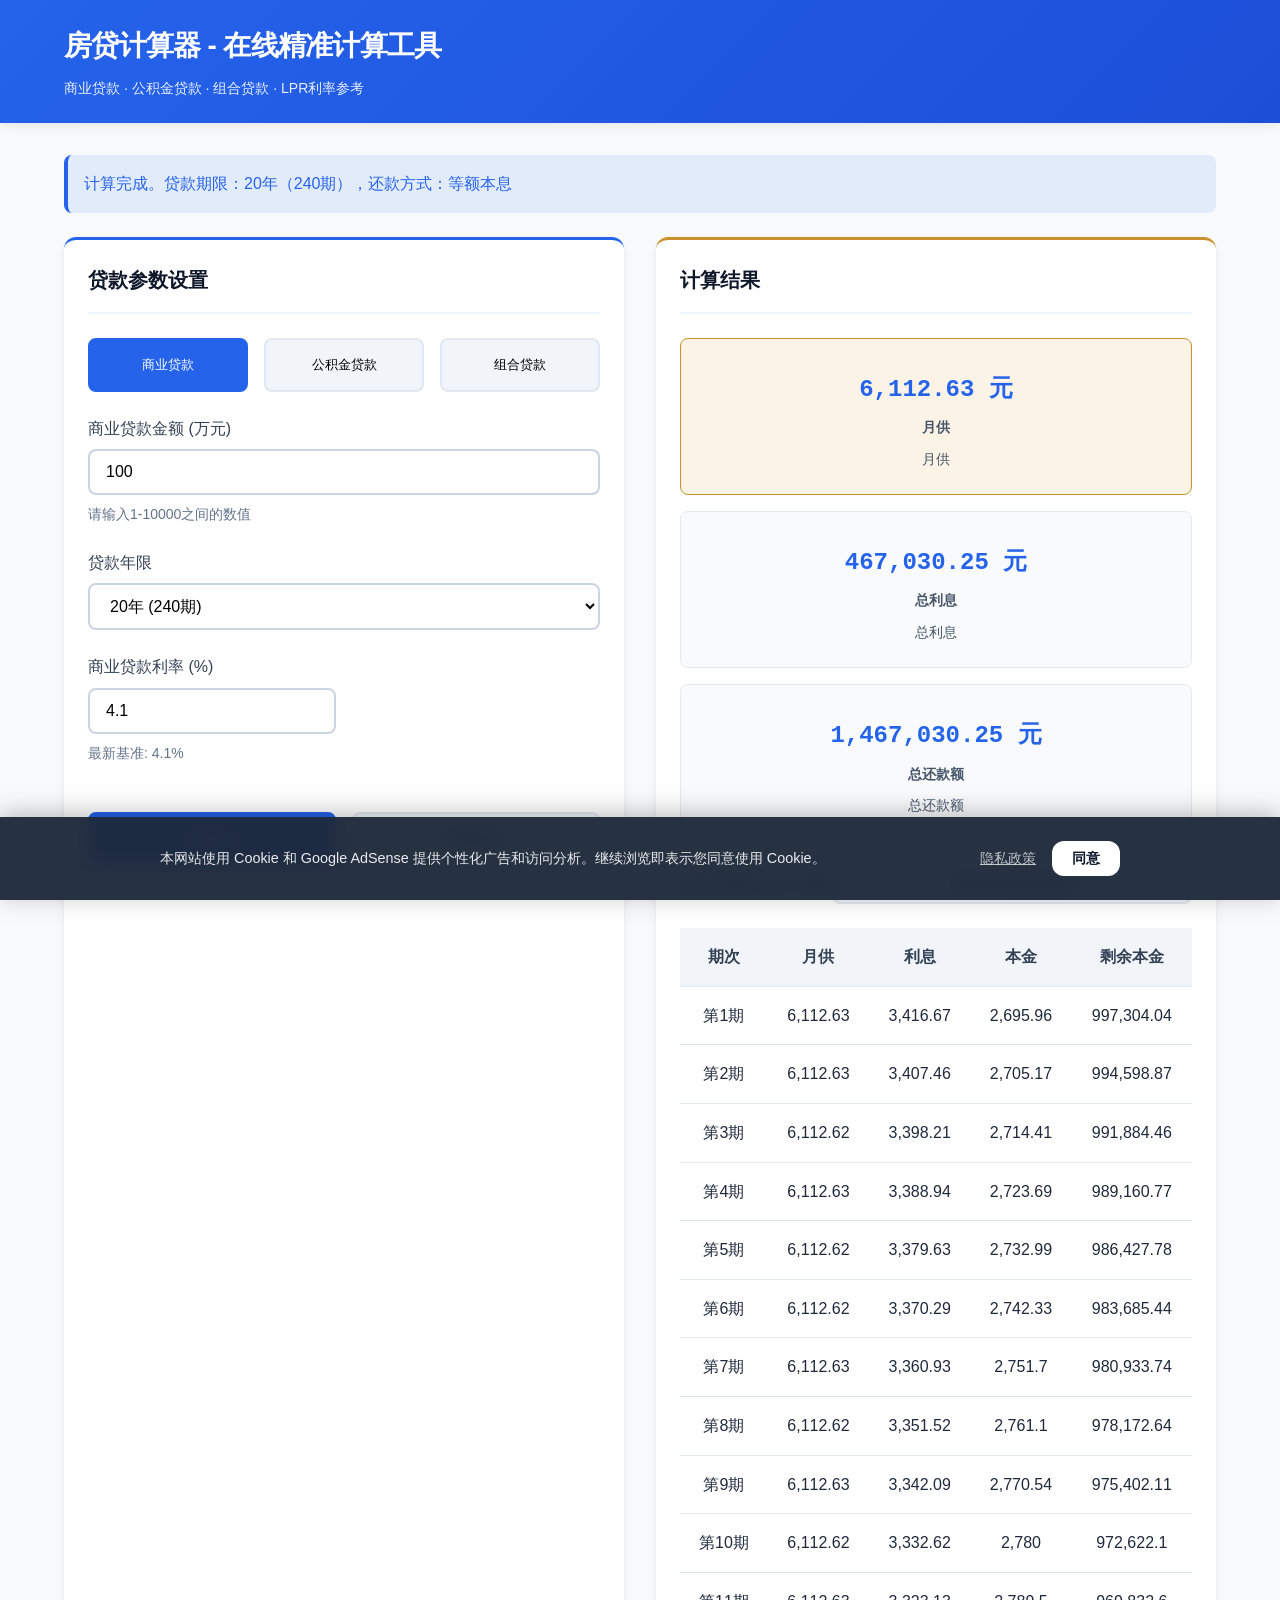
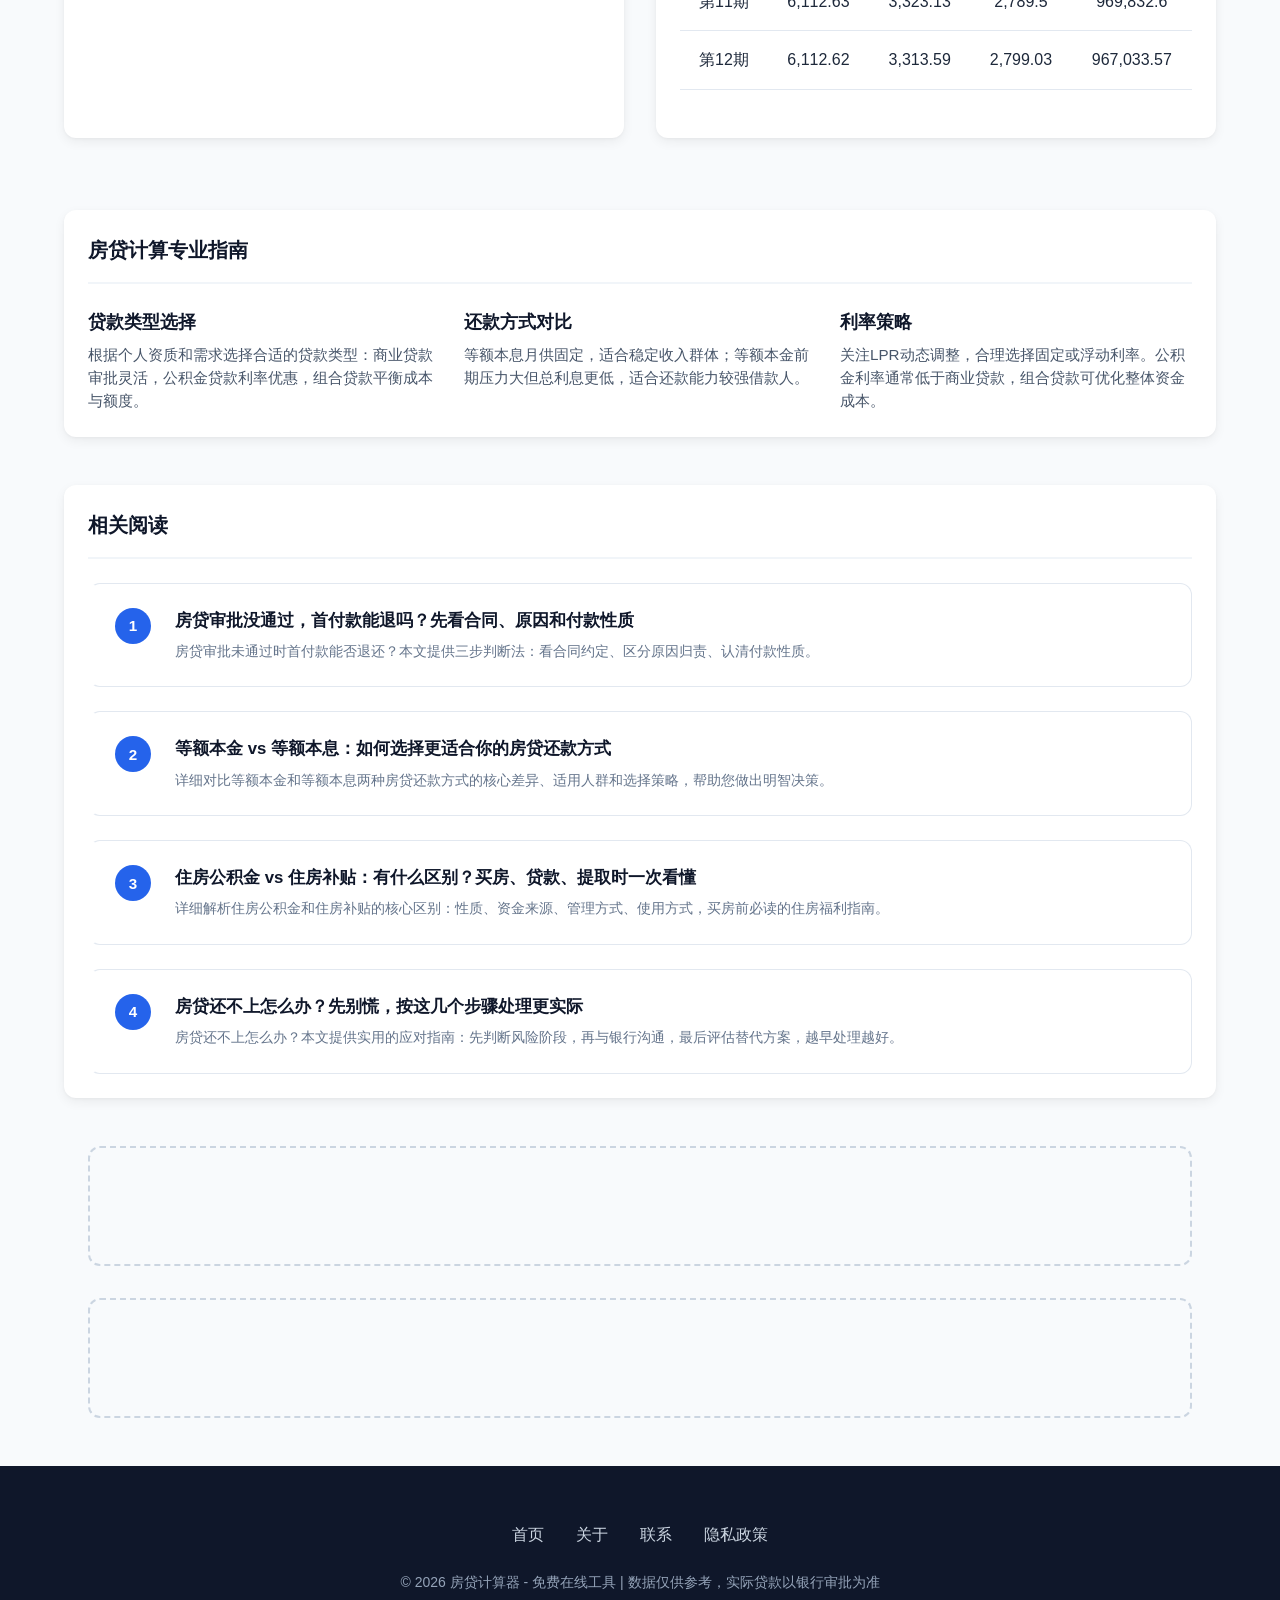
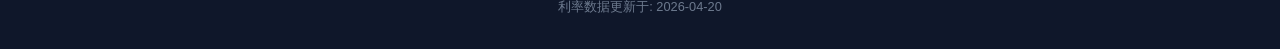
==== commit 1d47c0b2: "feat: P1视觉刷新 — 中文字体优化 + 卡片阴影柔化 + 装饰条 - :root新增--font-heading(苹方/微软雅黑)和--font-mono(等宽数字) - h1-h4/.car" ====
--- a/index.html
+++ b/index.html
@@ -62,7 +62,7 @@
 
     <div class="main-content">
       <!-- 输入区 -->
-      <div class="card">
+      <div class="card" style="border-top: 3px solid var(--primary);">
         <h2 class="card-title">贷款参数设置</h2>
 
         <!-- 贷款类型选择 -->
@@ -145,7 +145,7 @@
       </div>
 
       <!-- 结果区 -->
-      <div class="card">
+      <div class="card" style="border-top: 3px solid var(--accent);">
         <h2 class="card-title">计算结果</h2>
 
         <!-- 主要结果卡片 -->
--- a/css/app.css
+++ b/css/app.css
@@ -10,6 +10,8 @@
   --danger: #ef4444;
   --accent: #c9922c;
   --accent-light: #faf3e6;
+  --font-heading: "PingFang SC", "Hiragino Sans GB", "Microsoft YaHei", "Noto Sans SC", sans-serif;
+  --font-mono: "SF Mono", "JetBrains Mono", "Consolas", "Menlo", monospace;
 
   /* 中性色 */
   --gray-50: #f8fafc;
@@ -28,8 +30,8 @@
   --border-radius: 12px;
   --border-radius-sm: 8px;
   --border-radius-xs: 4px;
-  --shadow: 0 4px 6px -1px rgba(0, 0, 0, 0.1), 0 2px 4px -1px rgba(0, 0, 0, 0.06);
-  --shadow-lg: 0 10px 15px -3px rgba(0, 0, 0, 0.1), 0 4px 6px -2px rgba(0, 0, 0, 0.05);
+  --shadow: 0 1px 3px rgba(0, 0, 0, 0.04), 0 4px 12px rgba(0, 0, 0, 0.06);
+  --shadow-lg: 0 2px 8px rgba(0, 0, 0, 0.04), 0 8px 24px rgba(0, 0, 0, 0.08);
 
   /* 间距 */
   --space-xs: 0.5rem;
@@ -44,6 +46,10 @@
   margin: 0;
   padding: 0;
   box-sizing: border-box;
+}
+
+h1, h2, h3, h4 {
+  font-family: var(--font-heading);
 }
 
 body {
@@ -76,6 +82,7 @@
 }
 
 .logo h1 {
+  font-family: var(--font-heading);
   font-size: 1.75rem;
   font-weight: 700;
   letter-spacing: -0.025em;
@@ -116,6 +123,7 @@
 }
 
 .card-title {
+  font-family: var(--font-heading);
   font-size: 1.25rem;
   font-weight: 600;
   color: var(--gray-900);
@@ -252,6 +260,7 @@
 }
 
 .result-card .value {
+  font-family: var(--font-mono);
   font-size: 1.5rem;
   font-weight: 700;
   color: var(--primary);
@@ -259,6 +268,7 @@
 }
 
 #monthly-payment {
+  font-family: var(--font-mono);
   font-size: 2.25rem;
   color: var(--accent);
 }
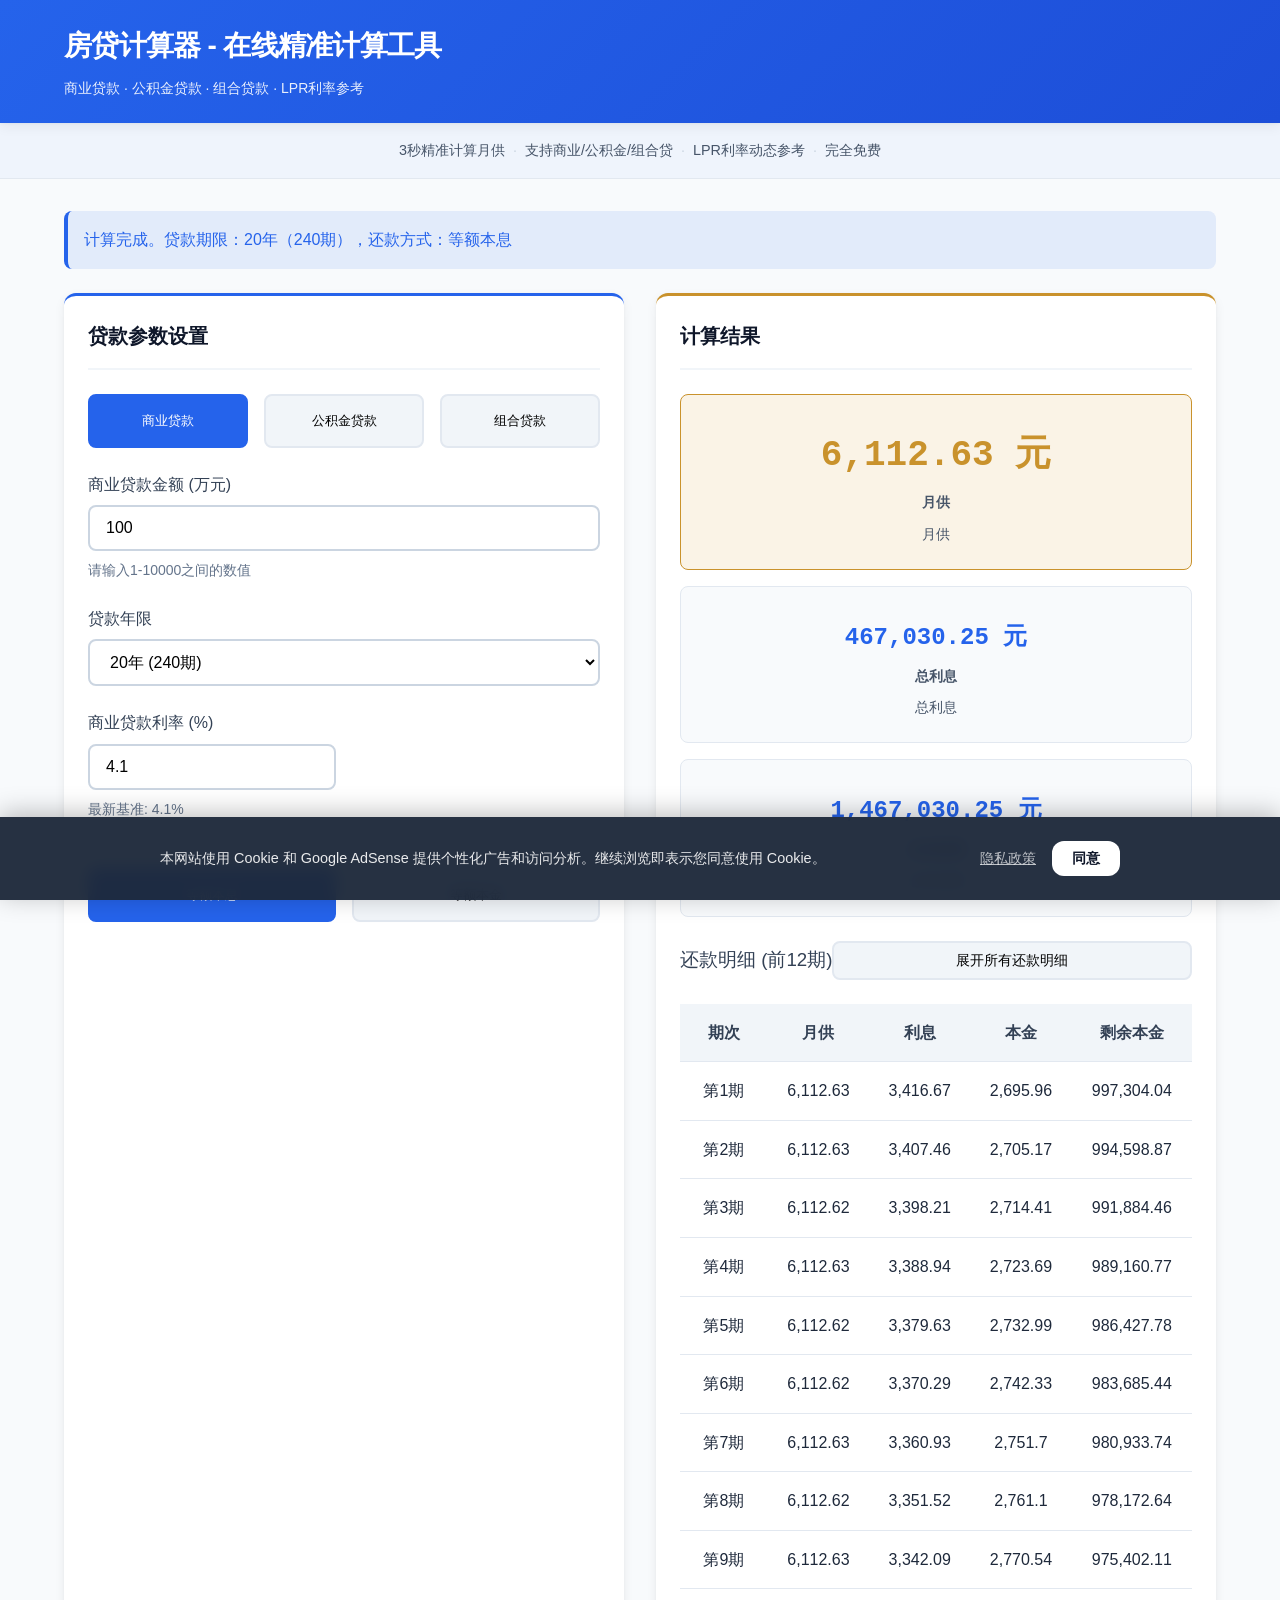
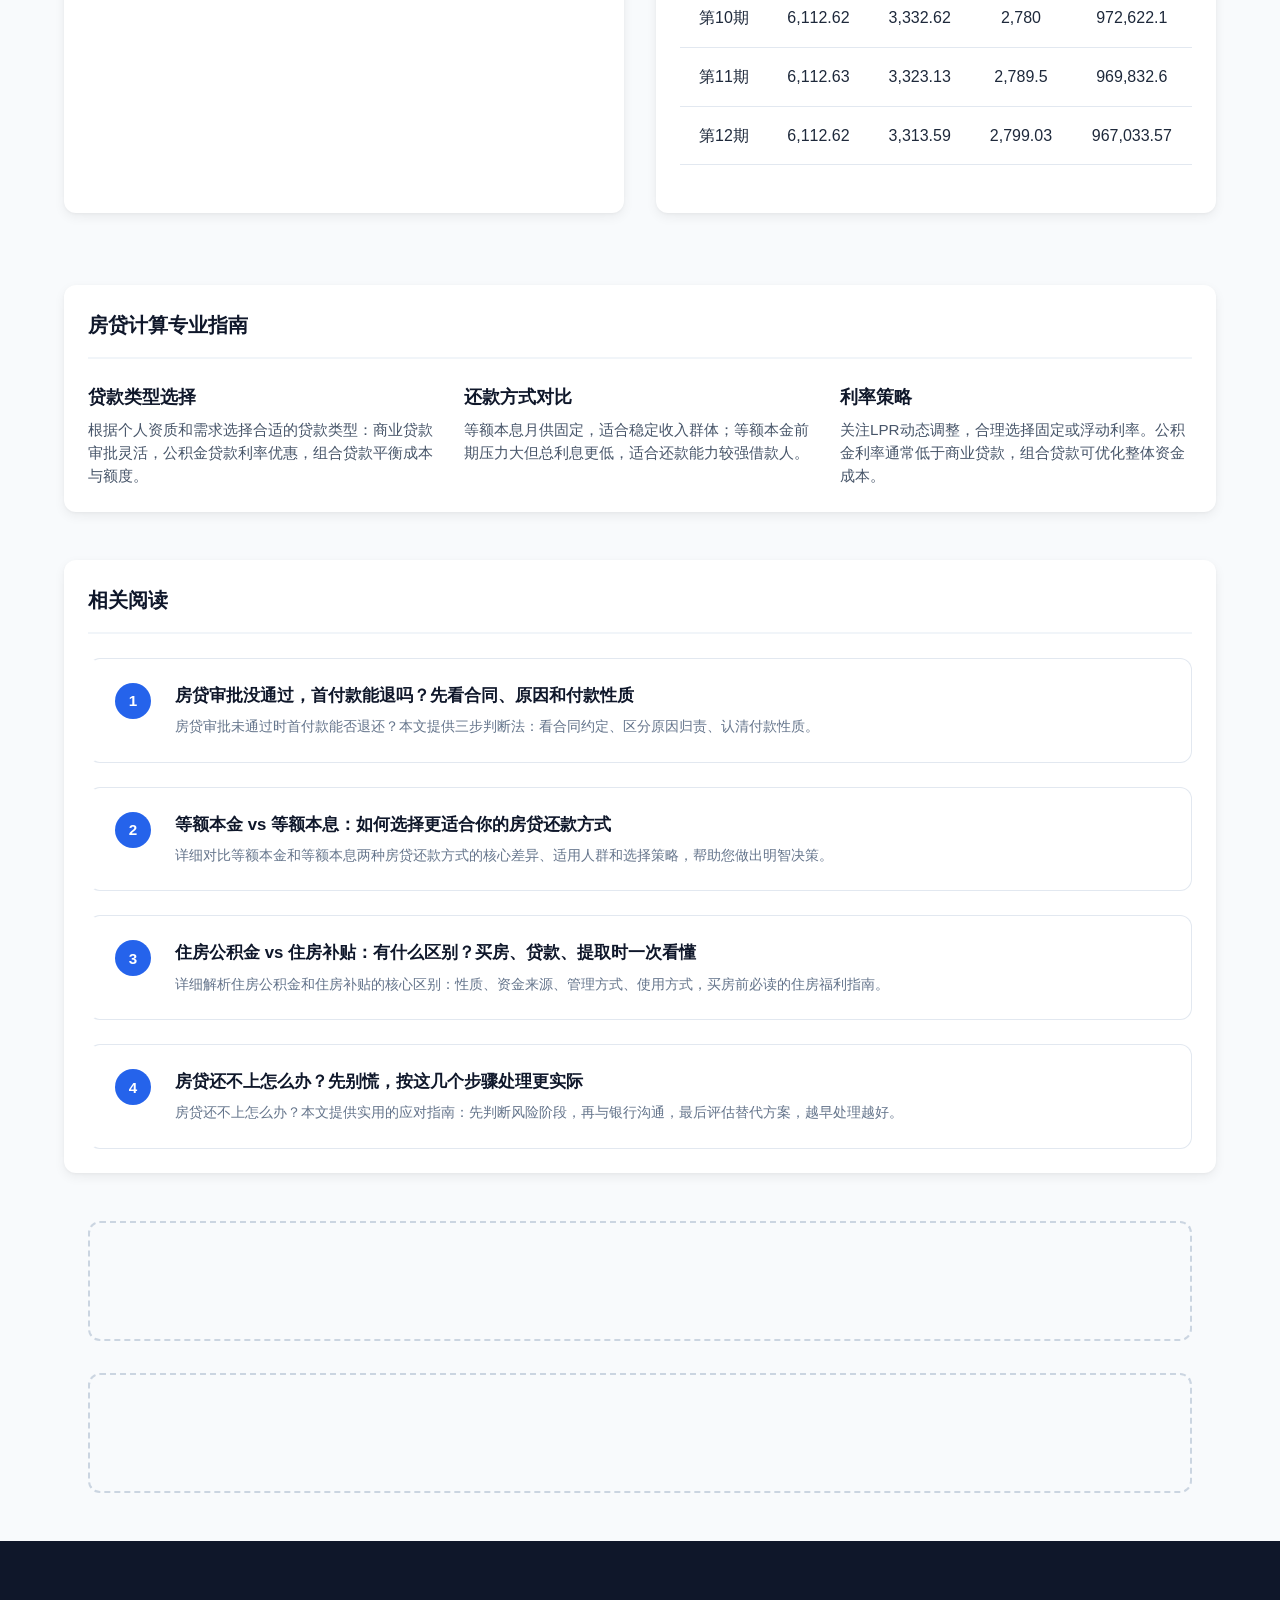
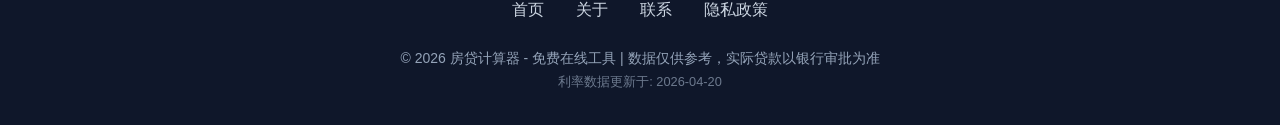
==== commit 4a004a2c: "feat: P2视觉刷新 — Hero价值主张 + 移动端浮动导航条 - header下方新增hero-tagline价值主张横幅(3秒计算/组合贷/LPR/免费) - 移动端(≤768px)底部固定" ====
--- a/index.html
+++ b/index.html
@@ -56,6 +56,18 @@
       </div>
     </div>
   </header>
+
+  <div class="hero-tagline">
+    <div class="container">
+      <span>3秒精准计算月供</span>
+      <span class="hero-sep">·</span>
+      <span>支持商业/公积金/组合贷</span>
+      <span class="hero-sep">·</span>
+      <span>LPR利率动态参考</span>
+      <span class="hero-sep">·</span>
+      <span>完全免费</span>
+    </div>
+  </div>
 
   <main class="container">
     <div id="status-message" class="status-message info"></div>
@@ -145,7 +157,7 @@
       </div>
 
       <!-- 结果区 -->
-      <div class="card" style="border-top: 3px solid var(--accent);">
+      <div class="card" id="results" style="border-top: 3px solid var(--accent);">
         <h2 class="card-title">计算结果</h2>
 
         <!-- 主要结果卡片 -->
@@ -288,6 +300,12 @@
         </script>
       </div>
     </div>
+
+    <div class="mobile-nav-bar">
+      <span class="mobile-nav-label">当前月供</span>
+      <span class="mobile-nav-value" id="mobile-monthly">--</span>
+      <a href="#results" class="mobile-nav-link">查看明细</a>
+    </div>
   </main>
 
   <footer class="footer">
--- a/css/app.css
+++ b/css/app.css
@@ -71,8 +71,36 @@
   background: linear-gradient(135deg, var(--primary) 0%, var(--primary-dark) 100%);
   color: white;
   padding: var(--space-md) 0;
+  margin-bottom: 0;
+  box-shadow: var(--shadow);
+}
+
+.hero-tagline {
+  background: rgba(37, 99, 235, 0.04);
+  border-bottom: 1px solid var(--gray-200);
+  padding: var(--space-sm) 0;
+  text-align: center;
+  font-size: 0.9rem;
+  color: var(--gray-600);
   margin-bottom: var(--space-lg);
-  box-shadow: var(--shadow);
+}
+
+.hero-tagline .container {
+  display: flex;
+  justify-content: center;
+  flex-wrap: wrap;
+  gap: 0.25rem 0.5rem;
+}
+
+.hero-sep {
+  color: var(--gray-300);
+}
+
+@media (max-width: 768px) {
+  .hero-tagline {
+    font-size: 0.8rem;
+    padding: 0.6rem var(--space-sm);
+  }
 }
 
 .header-content {
@@ -267,7 +295,7 @@
   margin: var(--space-xs) 0;
 }
 
-#monthly-payment {
+#monthly-payment .value {
   font-family: var(--font-mono);
   font-size: 2.25rem;
   color: var(--accent);
@@ -818,6 +846,52 @@
   }
 }
 
+/* 移动端浮动导航条 */
+.mobile-nav-bar {
+  display: none;
+}
+
+@media (max-width: 768px) {
+  .mobile-nav-bar {
+    display: flex;
+    align-items: center;
+    gap: var(--space-sm);
+    position: fixed;
+    bottom: 0;
+    left: 0;
+    right: 0;
+    z-index: 100;
+    background: white;
+    border-top: 1px solid var(--gray-200);
+    padding: var(--space-sm) var(--space-md);
+    box-shadow: 0 -2px 12px rgba(0, 0, 0, 0.08);
+  }
+
+  .mobile-nav-label {
+    font-size: 0.8rem;
+    color: var(--gray-500);
+  }
+
+  .mobile-nav-value {
+    flex: 1;
+    font-family: var(--font-mono);
+    font-size: 1.15rem;
+    font-weight: 700;
+    color: var(--accent);
+  }
+
+  .mobile-nav-link {
+    font-size: 0.85rem;
+    color: var(--primary);
+    text-decoration: none;
+    font-weight: 600;
+    padding: 0.35rem 0.75rem;
+    border-radius: var(--border-radius-sm);
+    border: 1px solid var(--primary);
+    white-space: nowrap;
+  }
+}
+
 /* Cookie 同意横幅 */
 .cookie-consent {
   position: fixed;
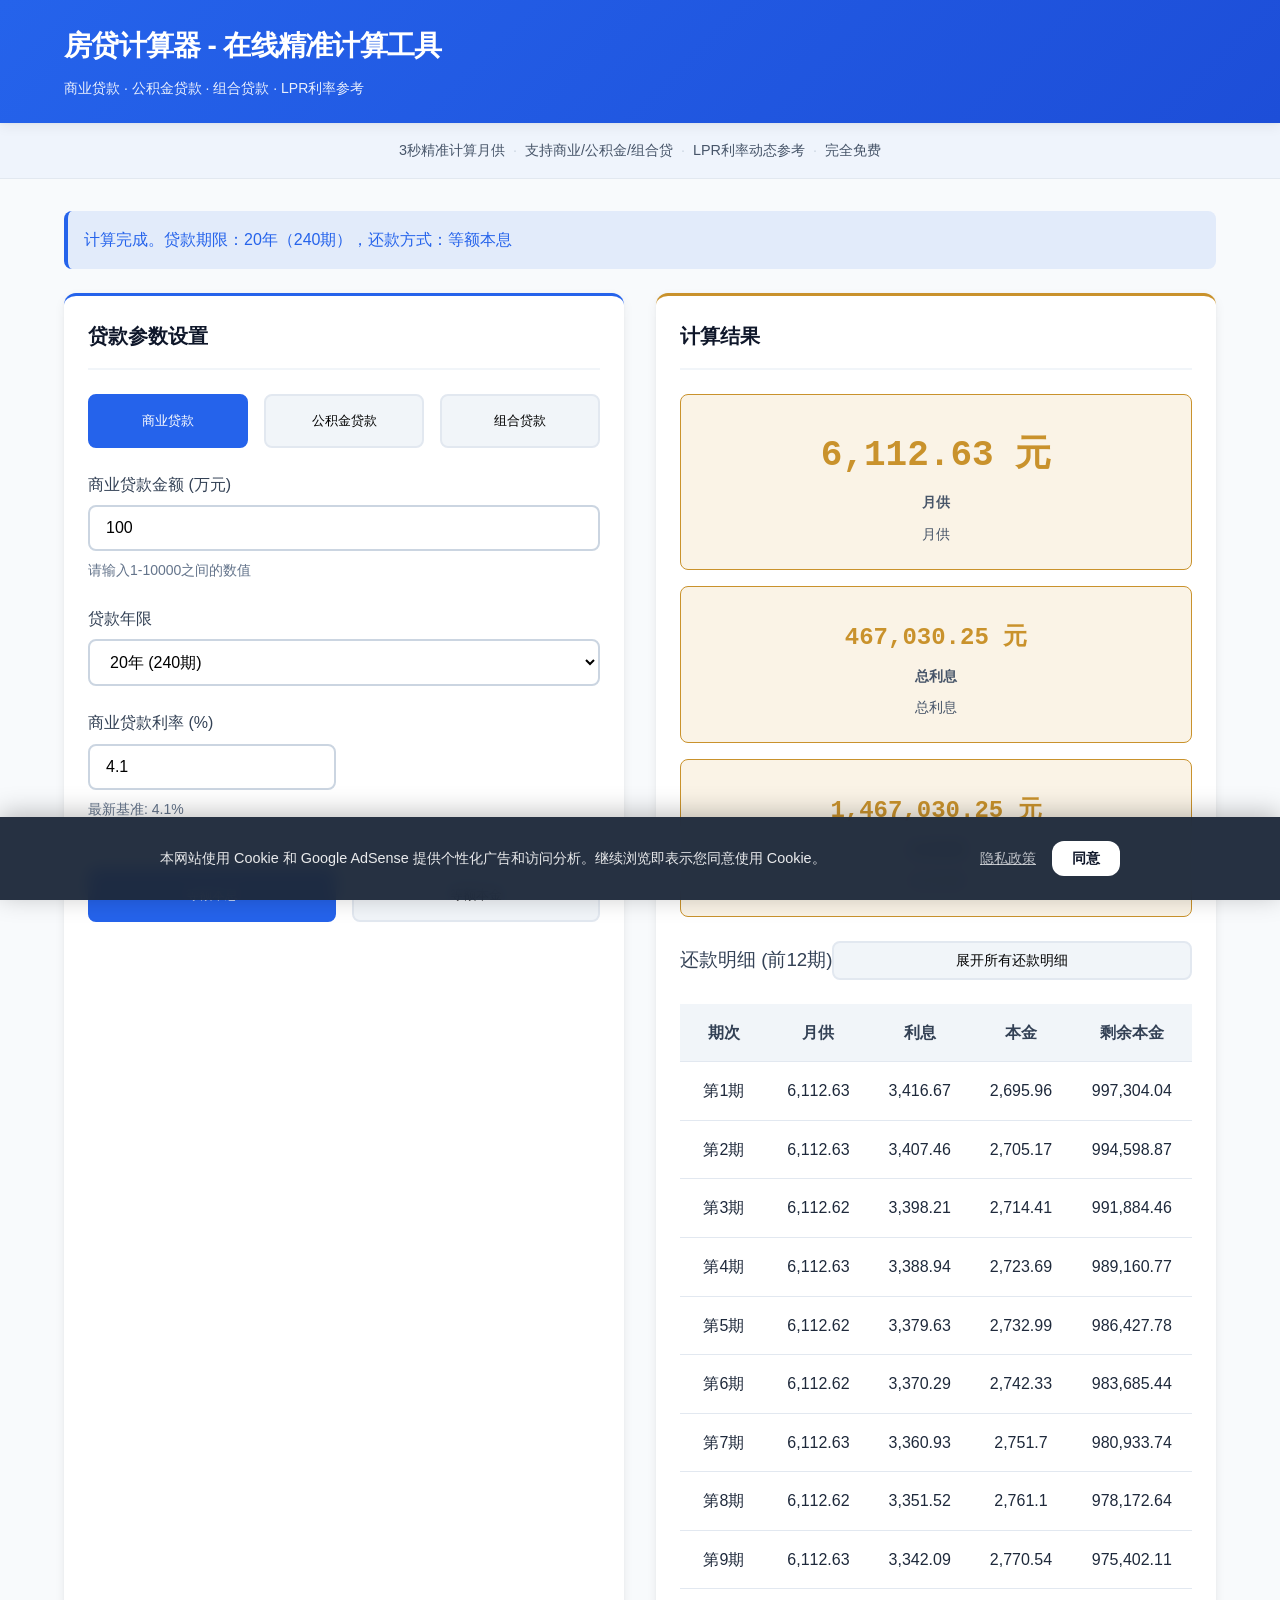
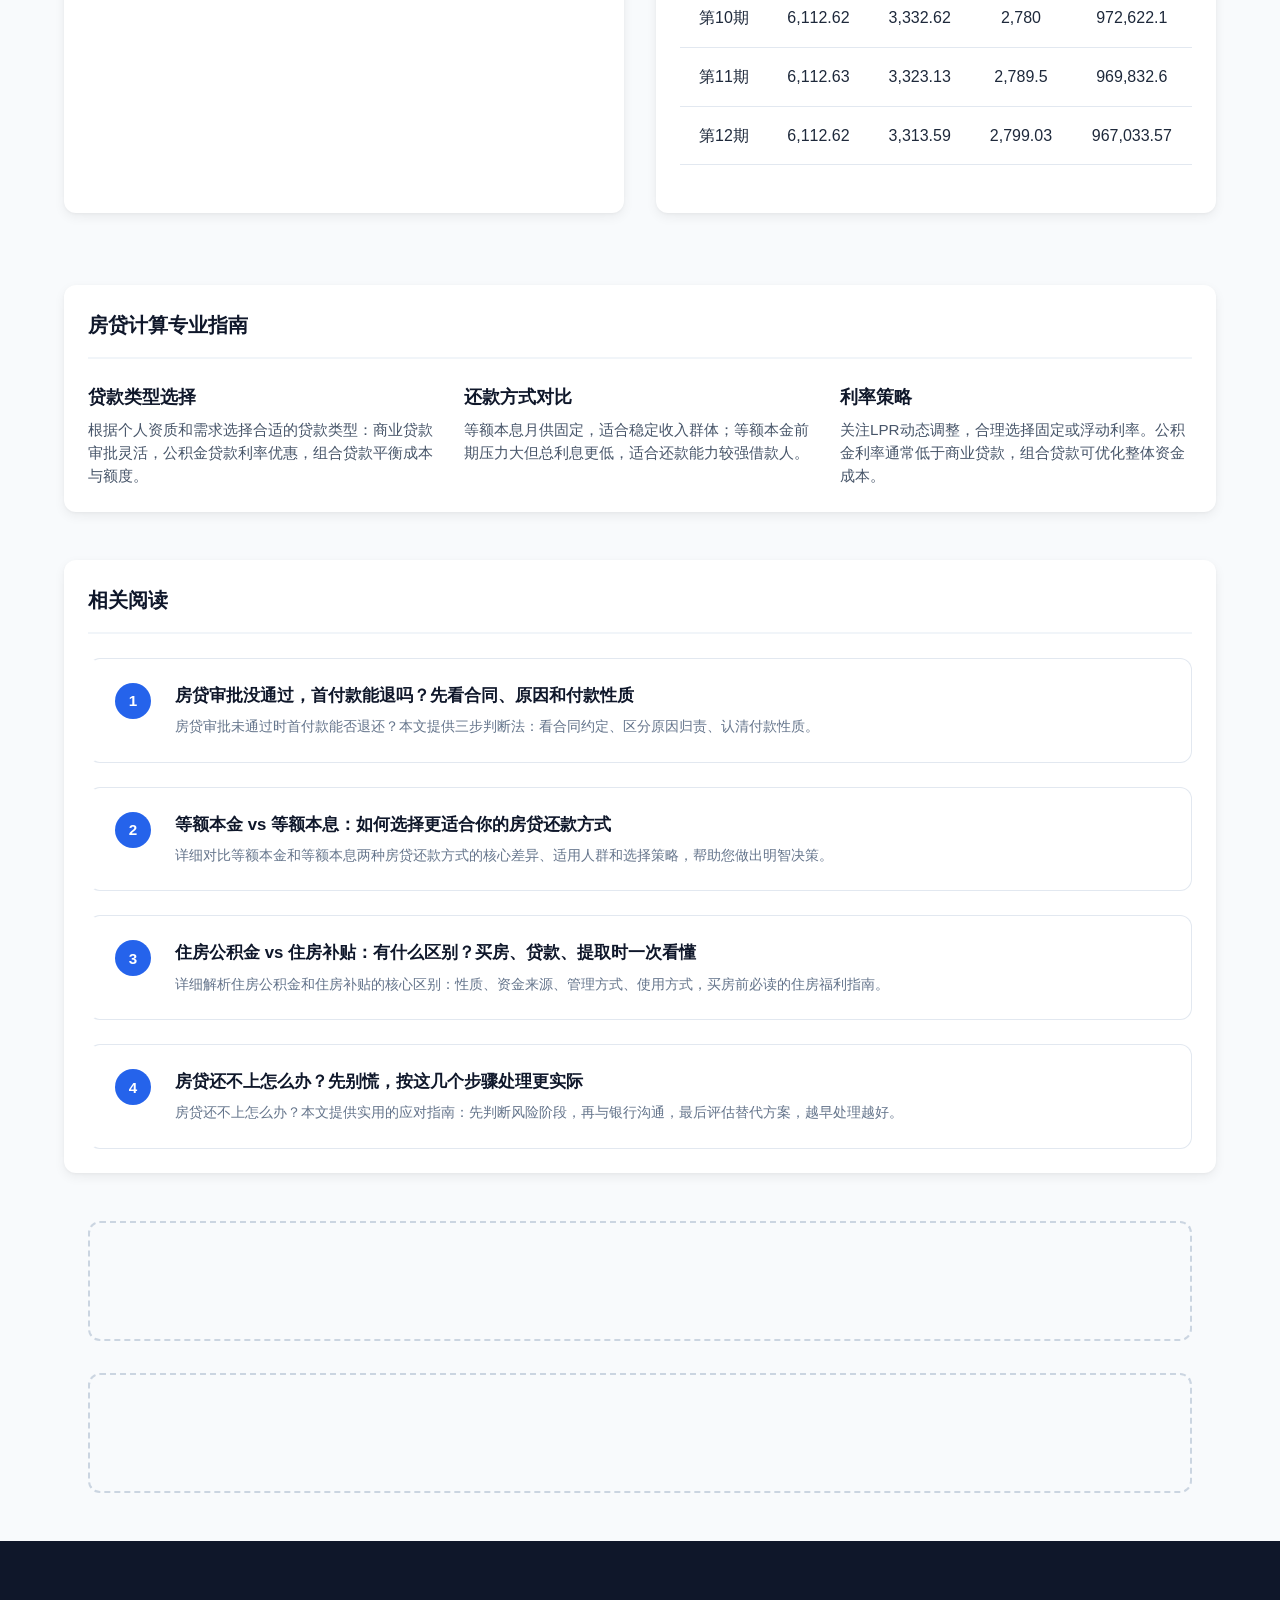
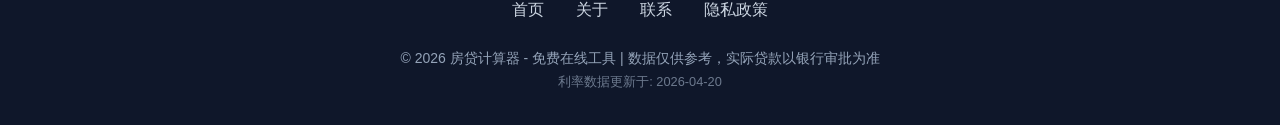
==== commit aa8ff3f9: "fix: 统一三个结果卡片为金色系 - .result-card .value颜色从蓝改金(var(--accent)),总利息/总还款额与月供统一 - 三张结果卡统一浅金背景+金色边框 - #mon" ====
--- a/index.html
+++ b/index.html
@@ -166,11 +166,11 @@
             <div id="monthly-payment" class="value">--</div>
             <div class="label">月供</div>
           </div>
-          <div class="result-card">
+          <div class="result-card" style="background: var(--accent-light); border-color: var(--accent);">
             <div id="total-interest" class="value">--</div>
             <div class="label">总利息</div>
           </div>
-          <div class="result-card">
+          <div class="result-card" style="background: var(--accent-light); border-color: var(--accent);">
             <div id="total-repayment" class="value">--</div>
             <div class="label">总还款额</div>
           </div>
--- a/css/app.css
+++ b/css/app.css
@@ -291,14 +291,12 @@
   font-family: var(--font-mono);
   font-size: 1.5rem;
   font-weight: 700;
-  color: var(--primary);
+  color: var(--accent);
   margin: var(--space-xs) 0;
 }
 
 #monthly-payment .value {
-  font-family: var(--font-mono);
   font-size: 2.25rem;
-  color: var(--accent);
 }
 
 .result-card .label {
